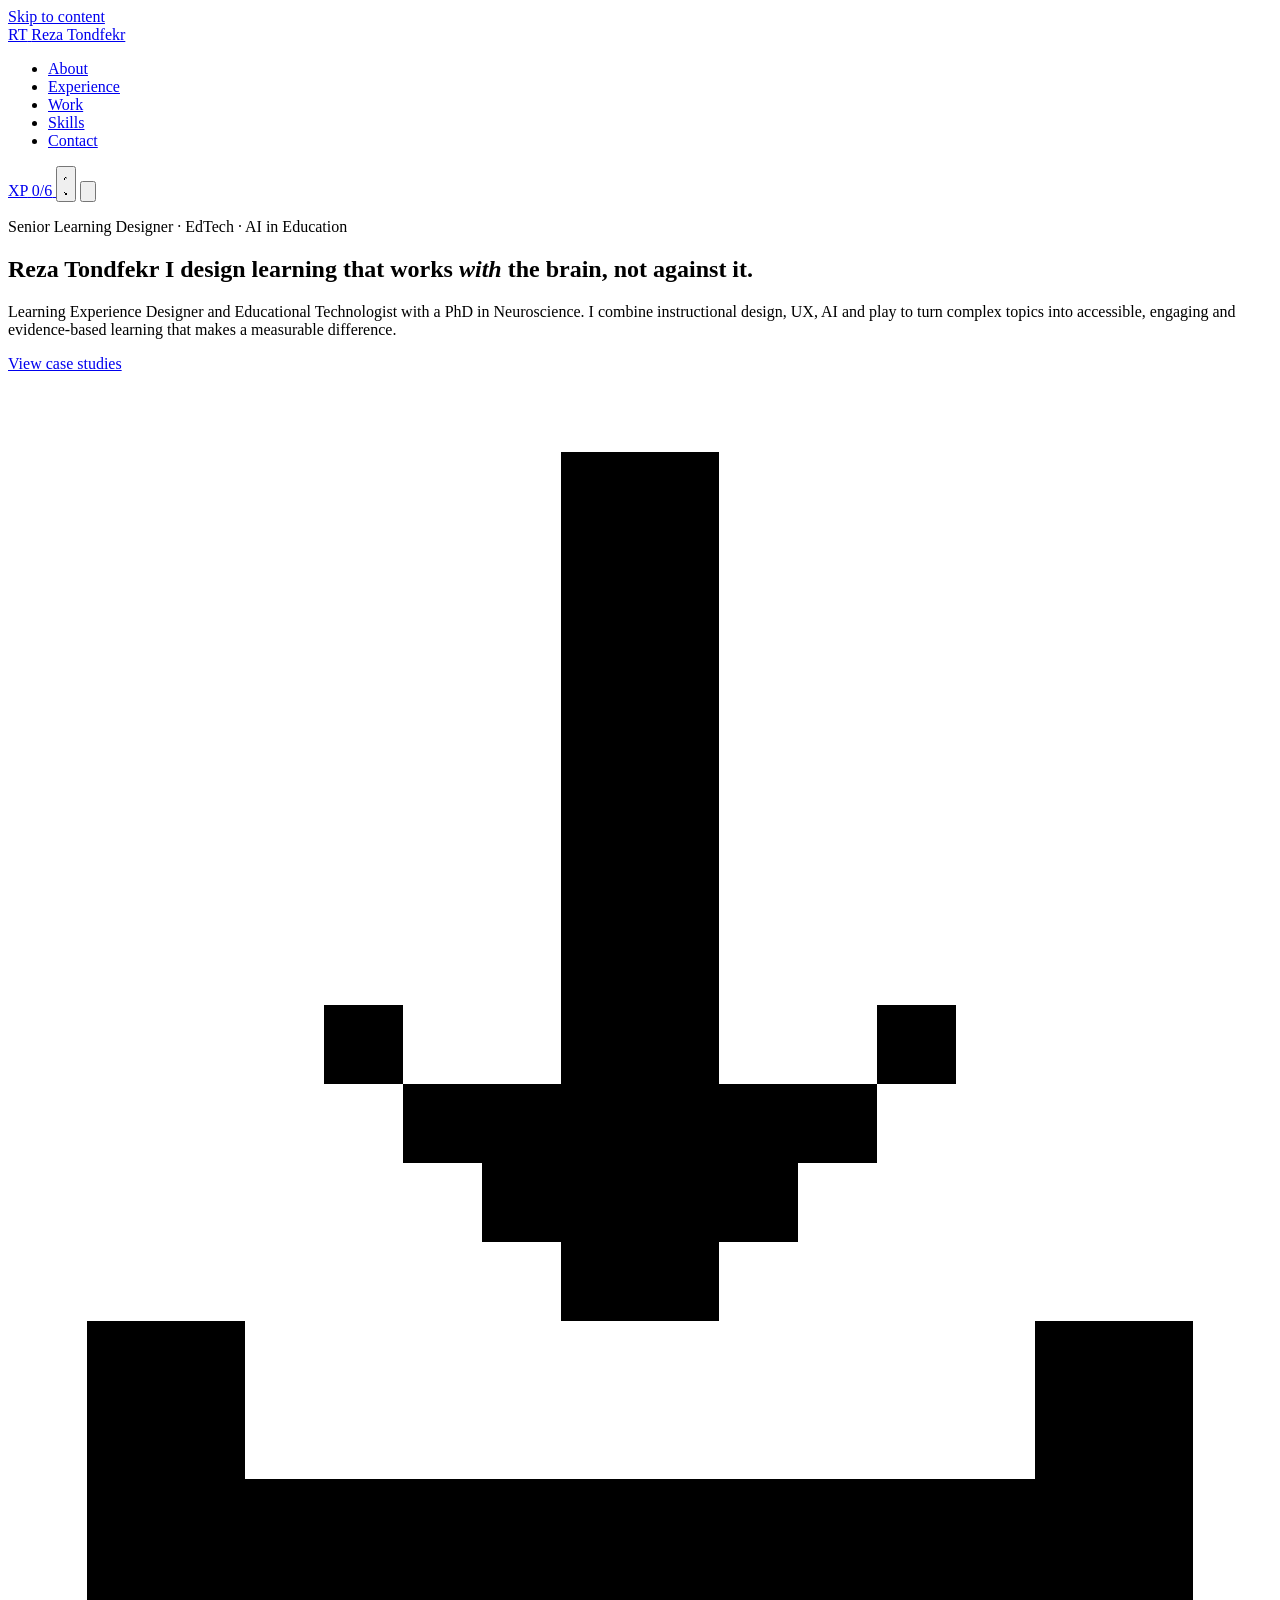
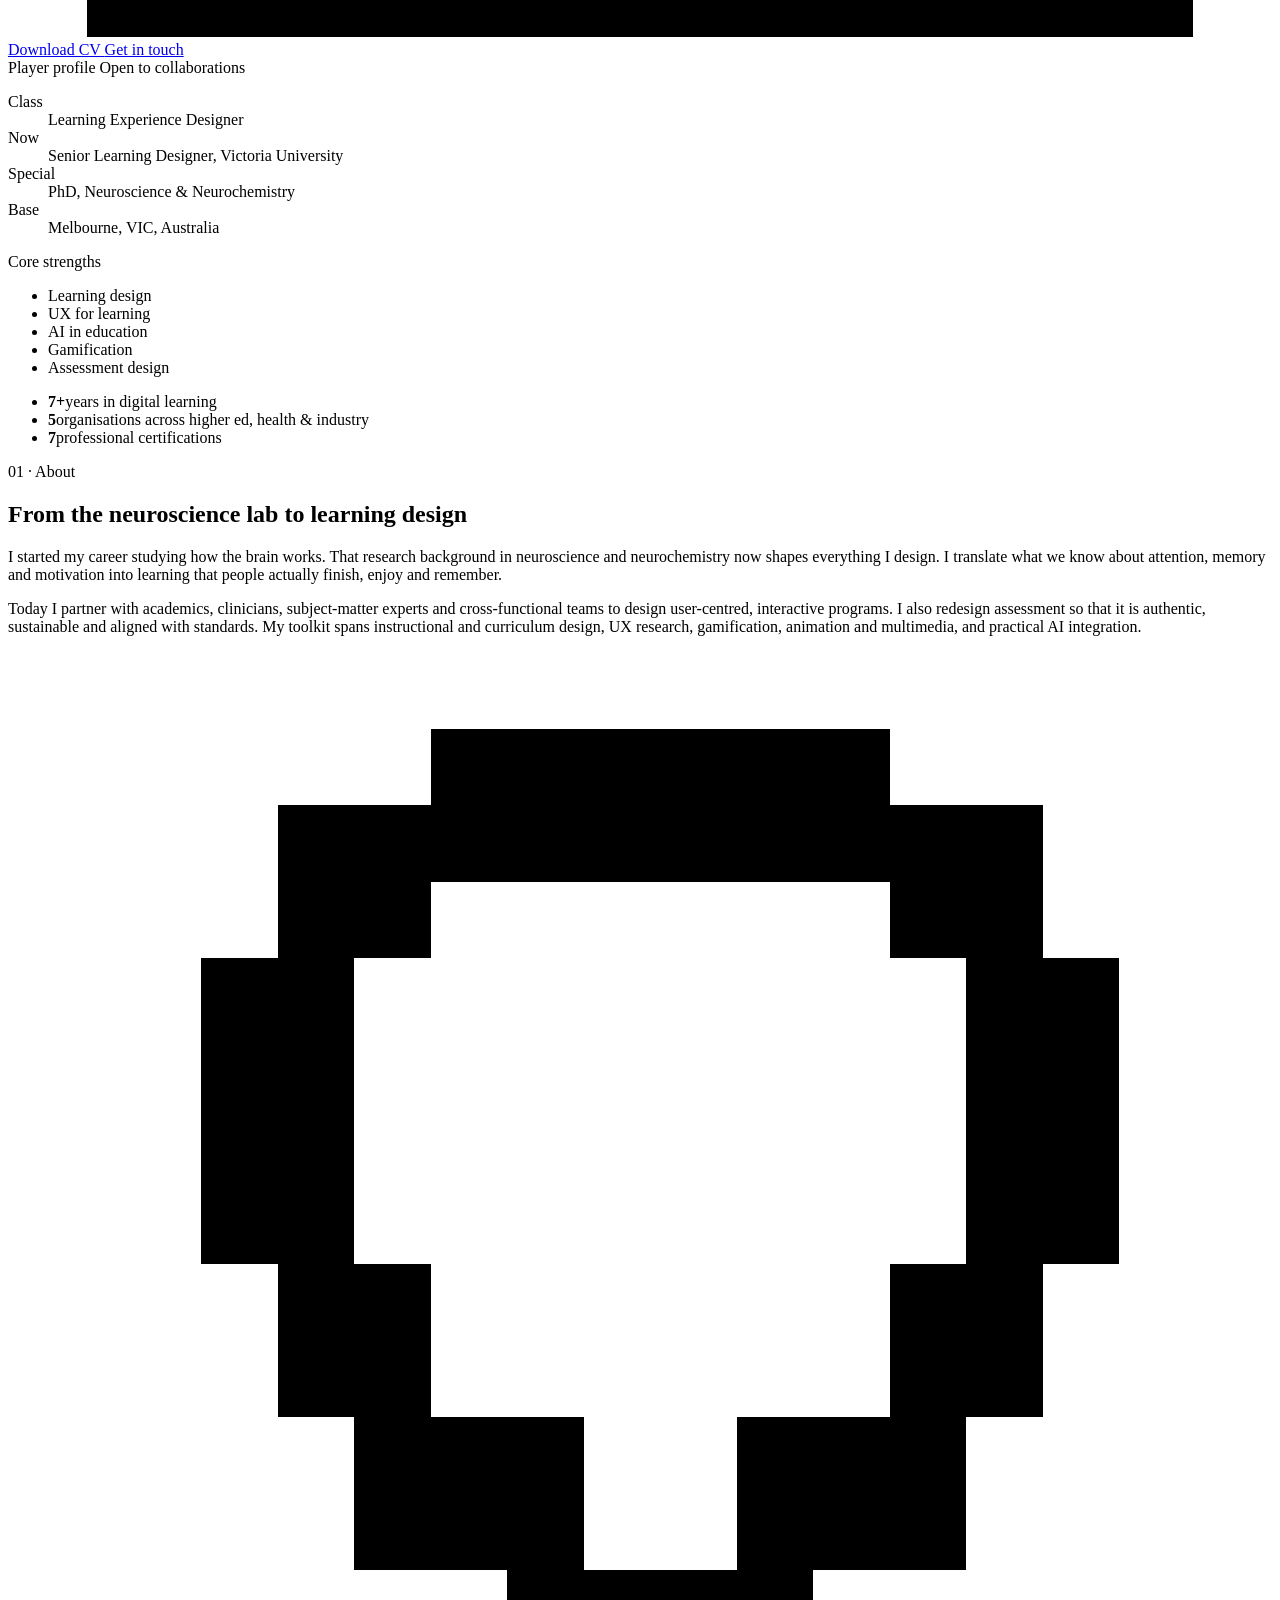
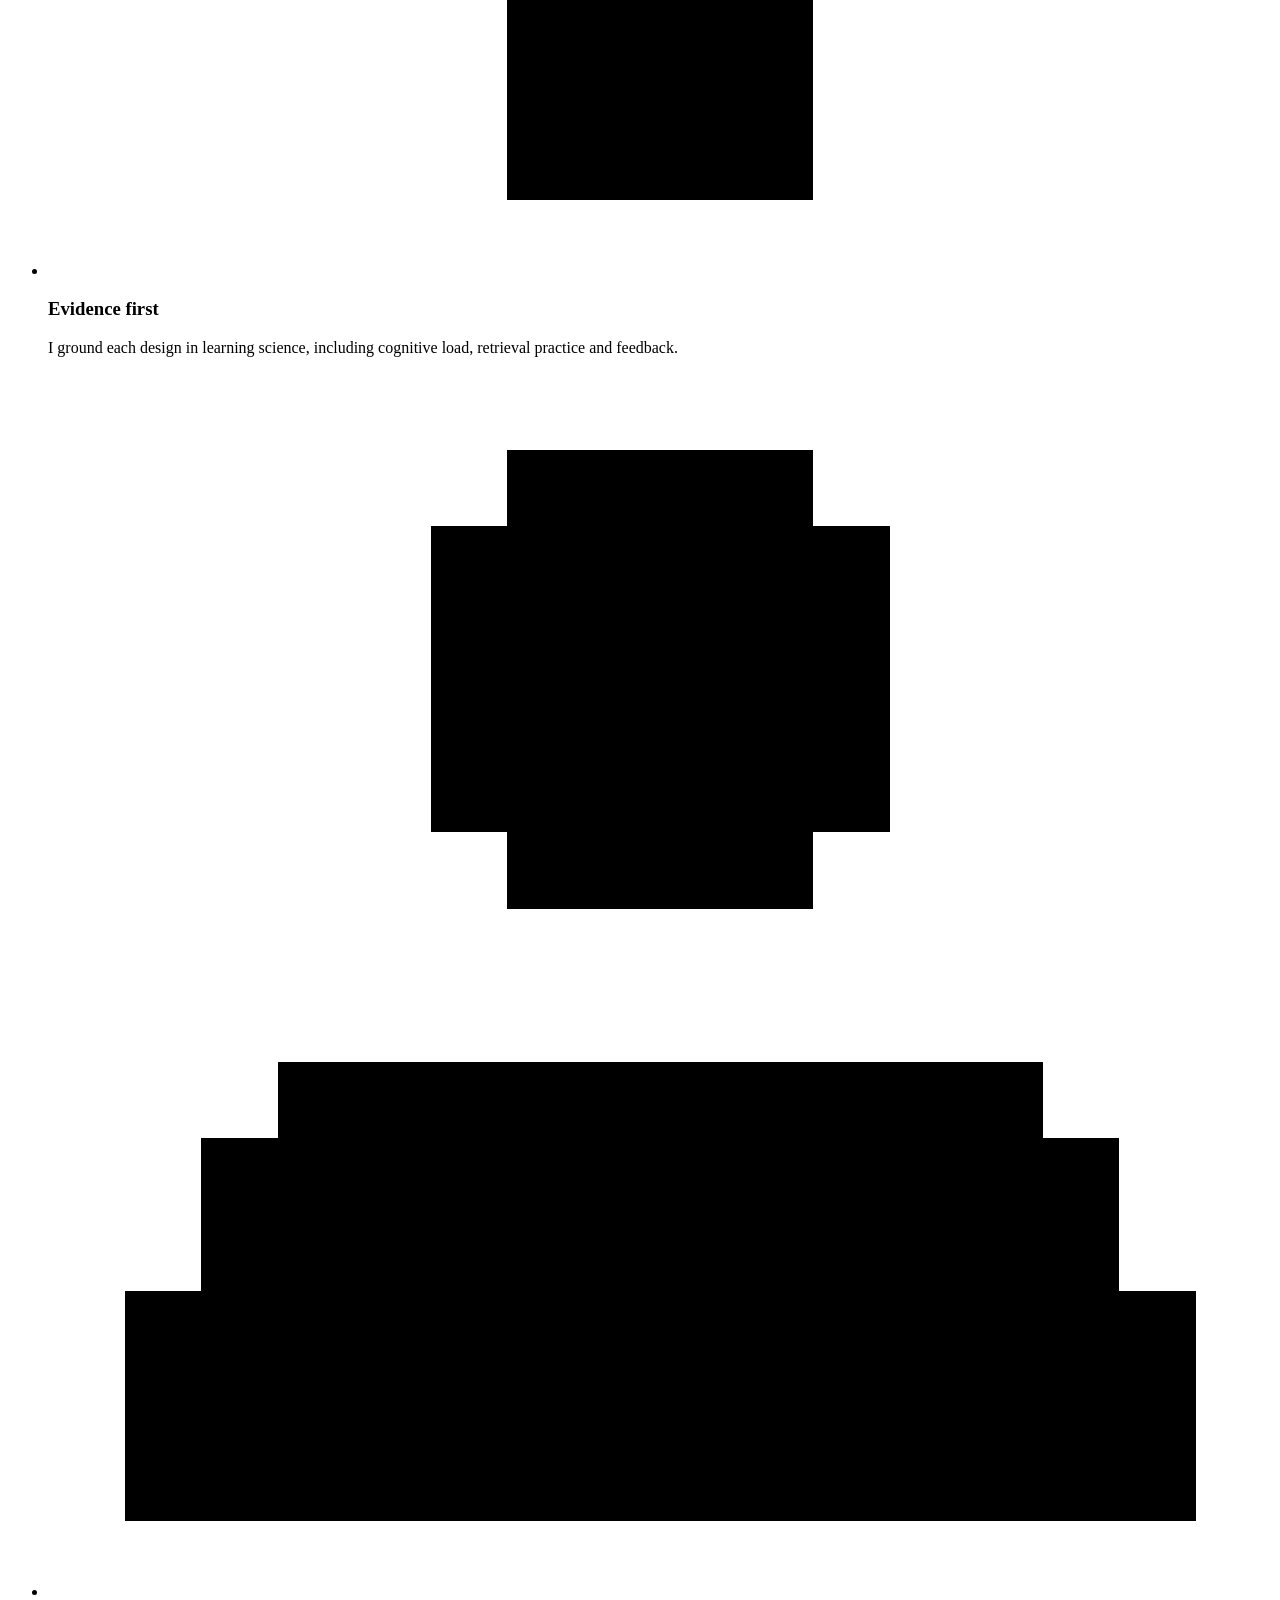
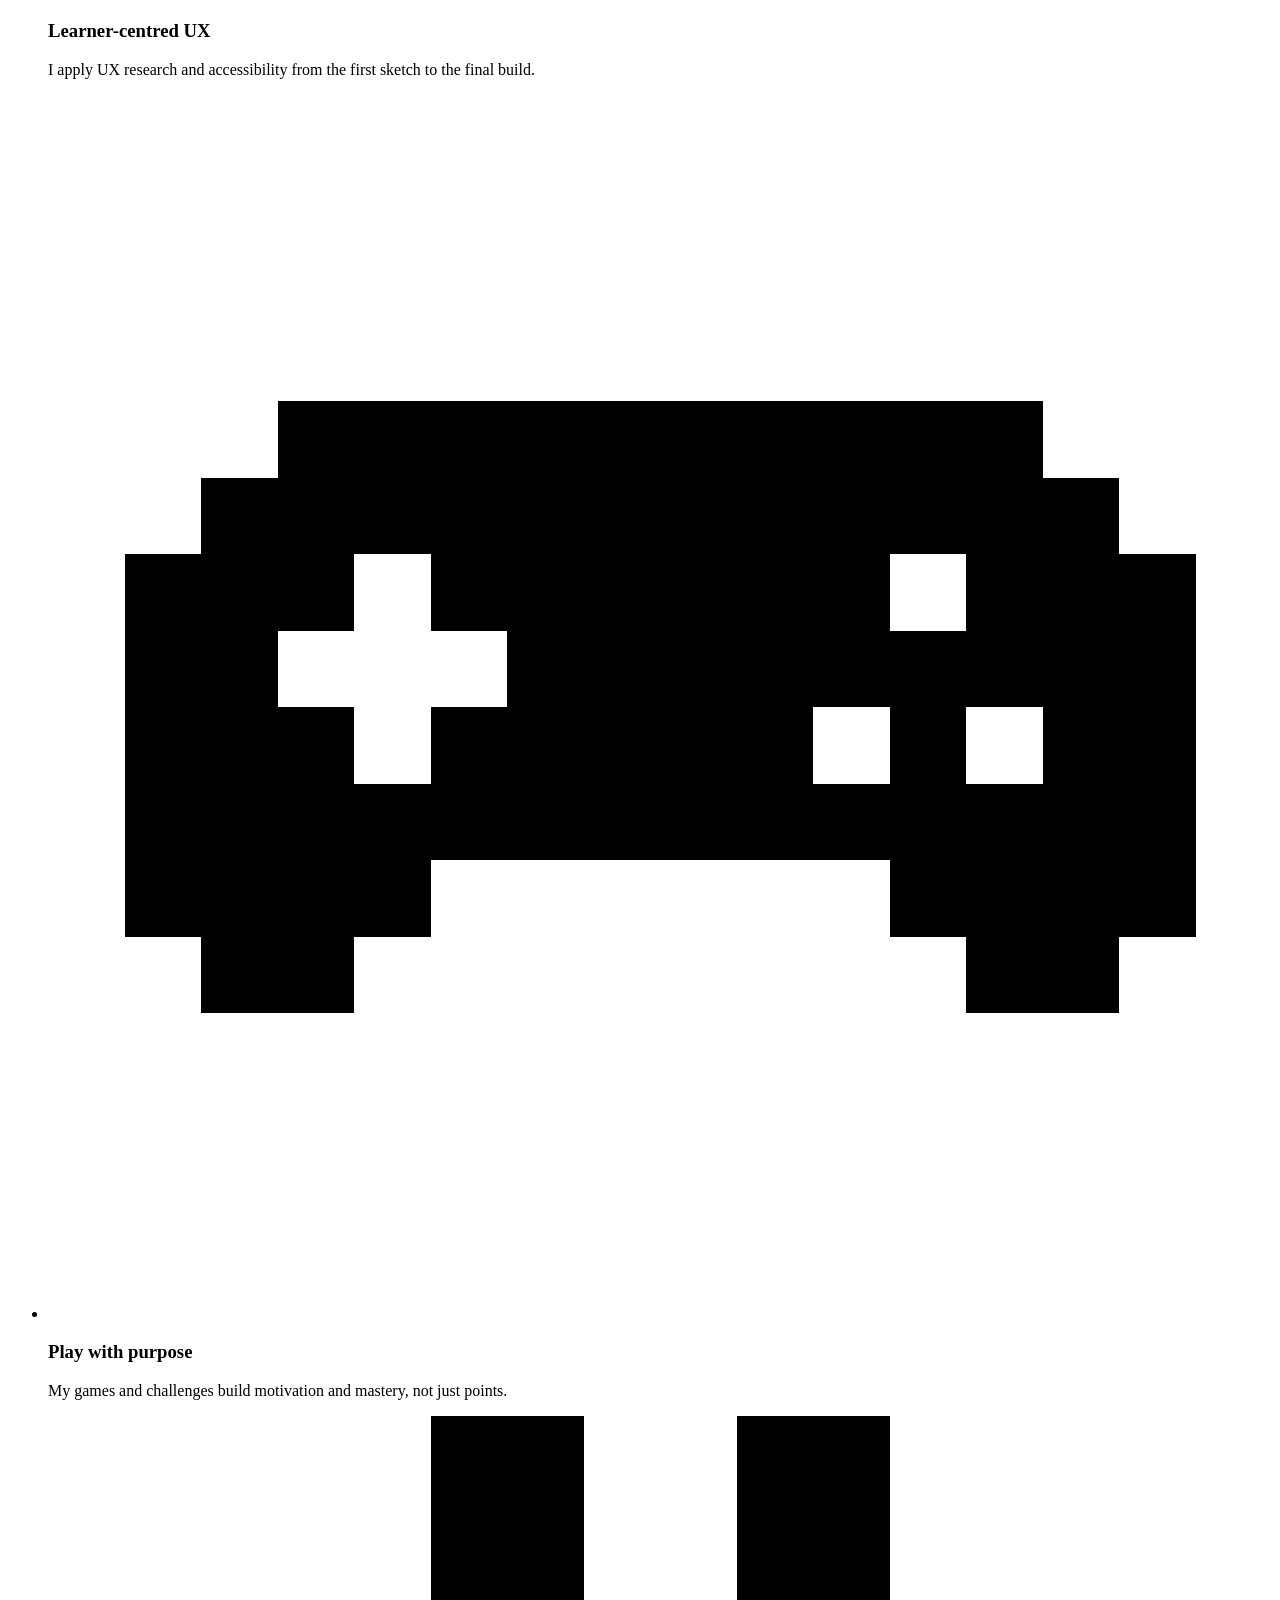
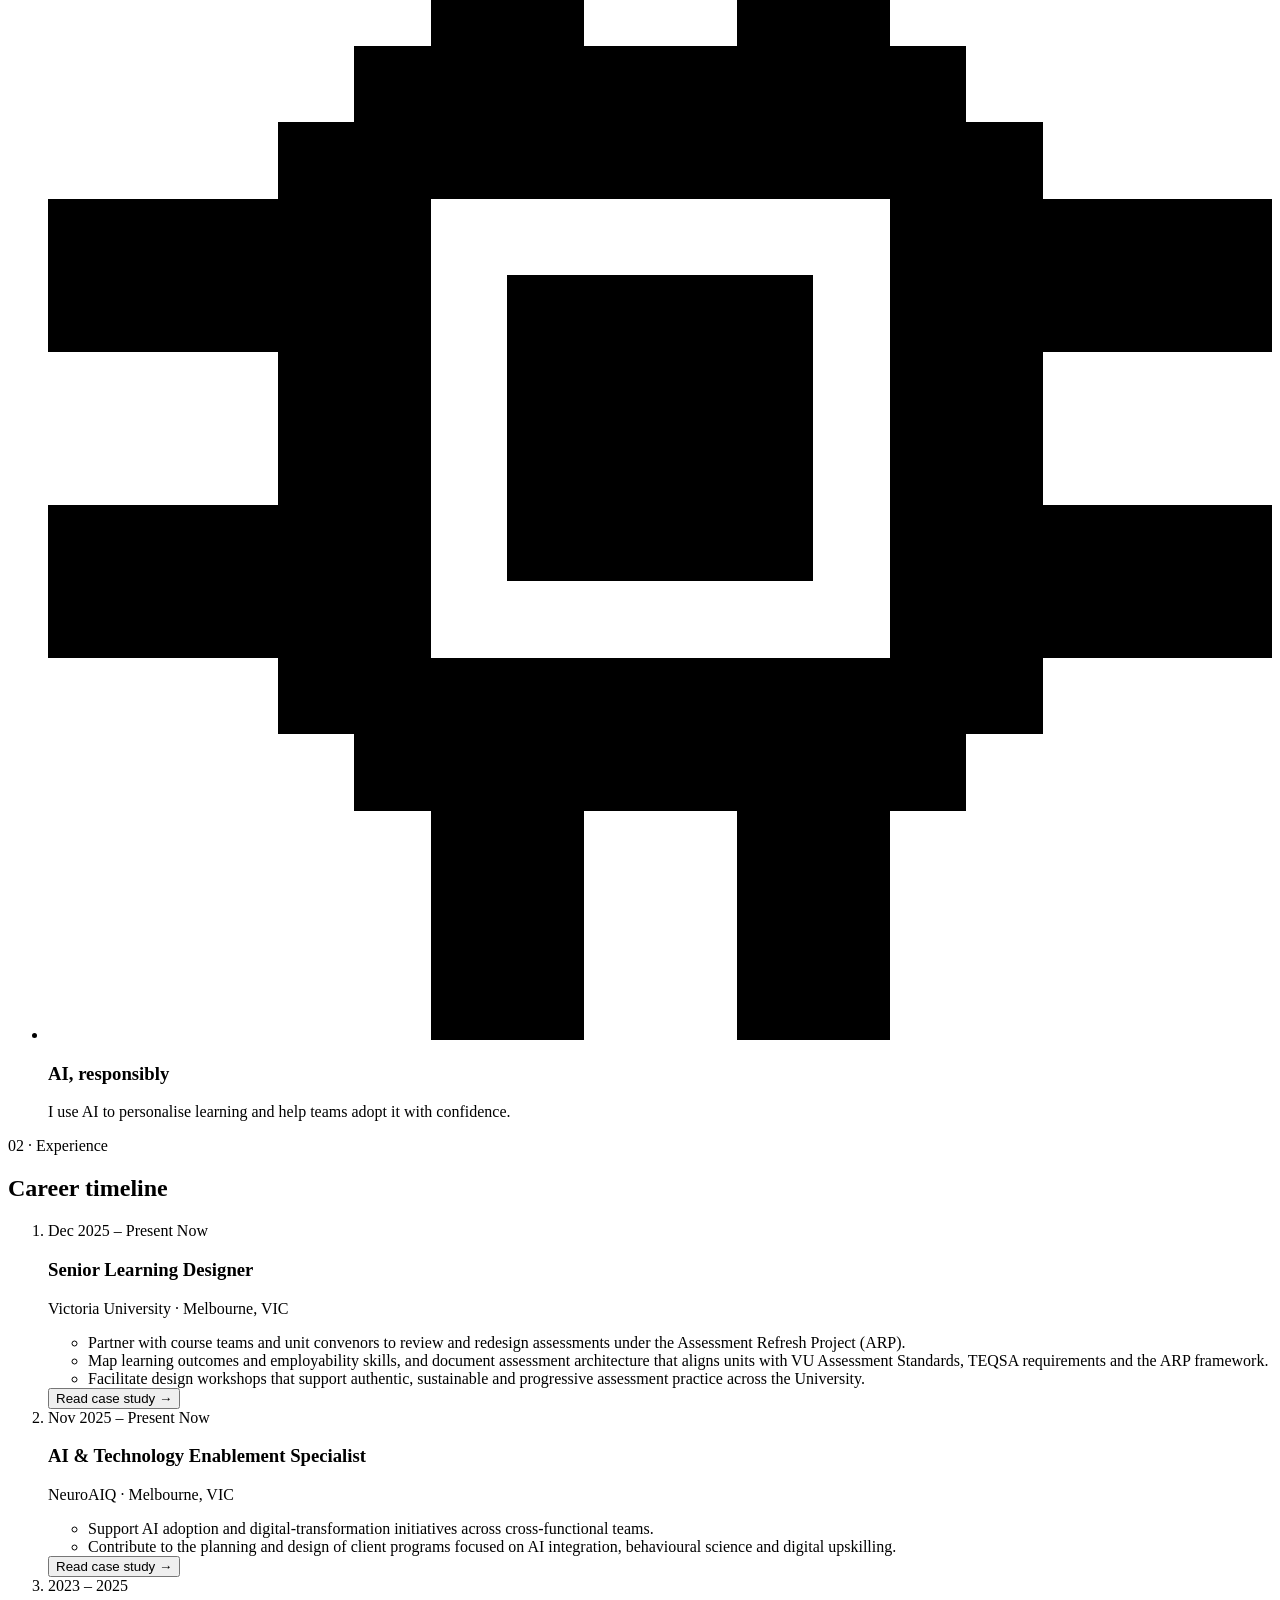
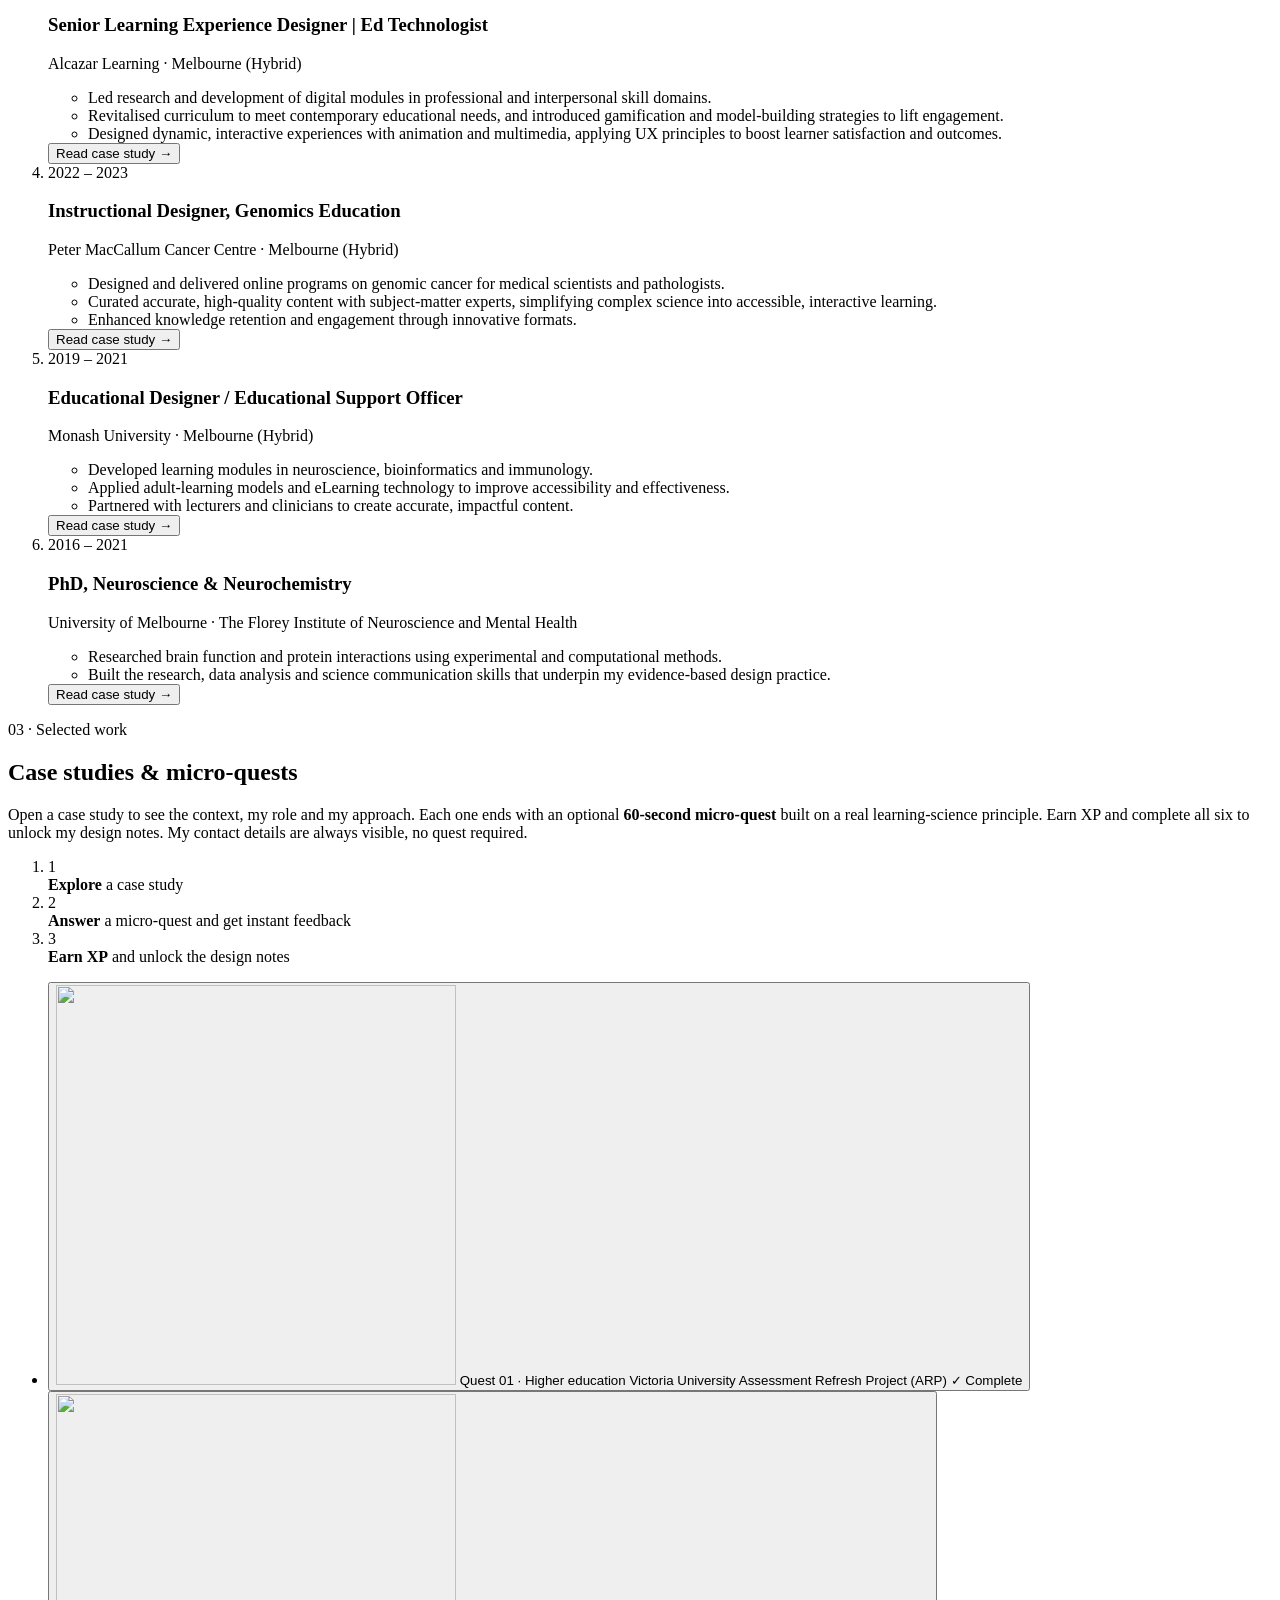
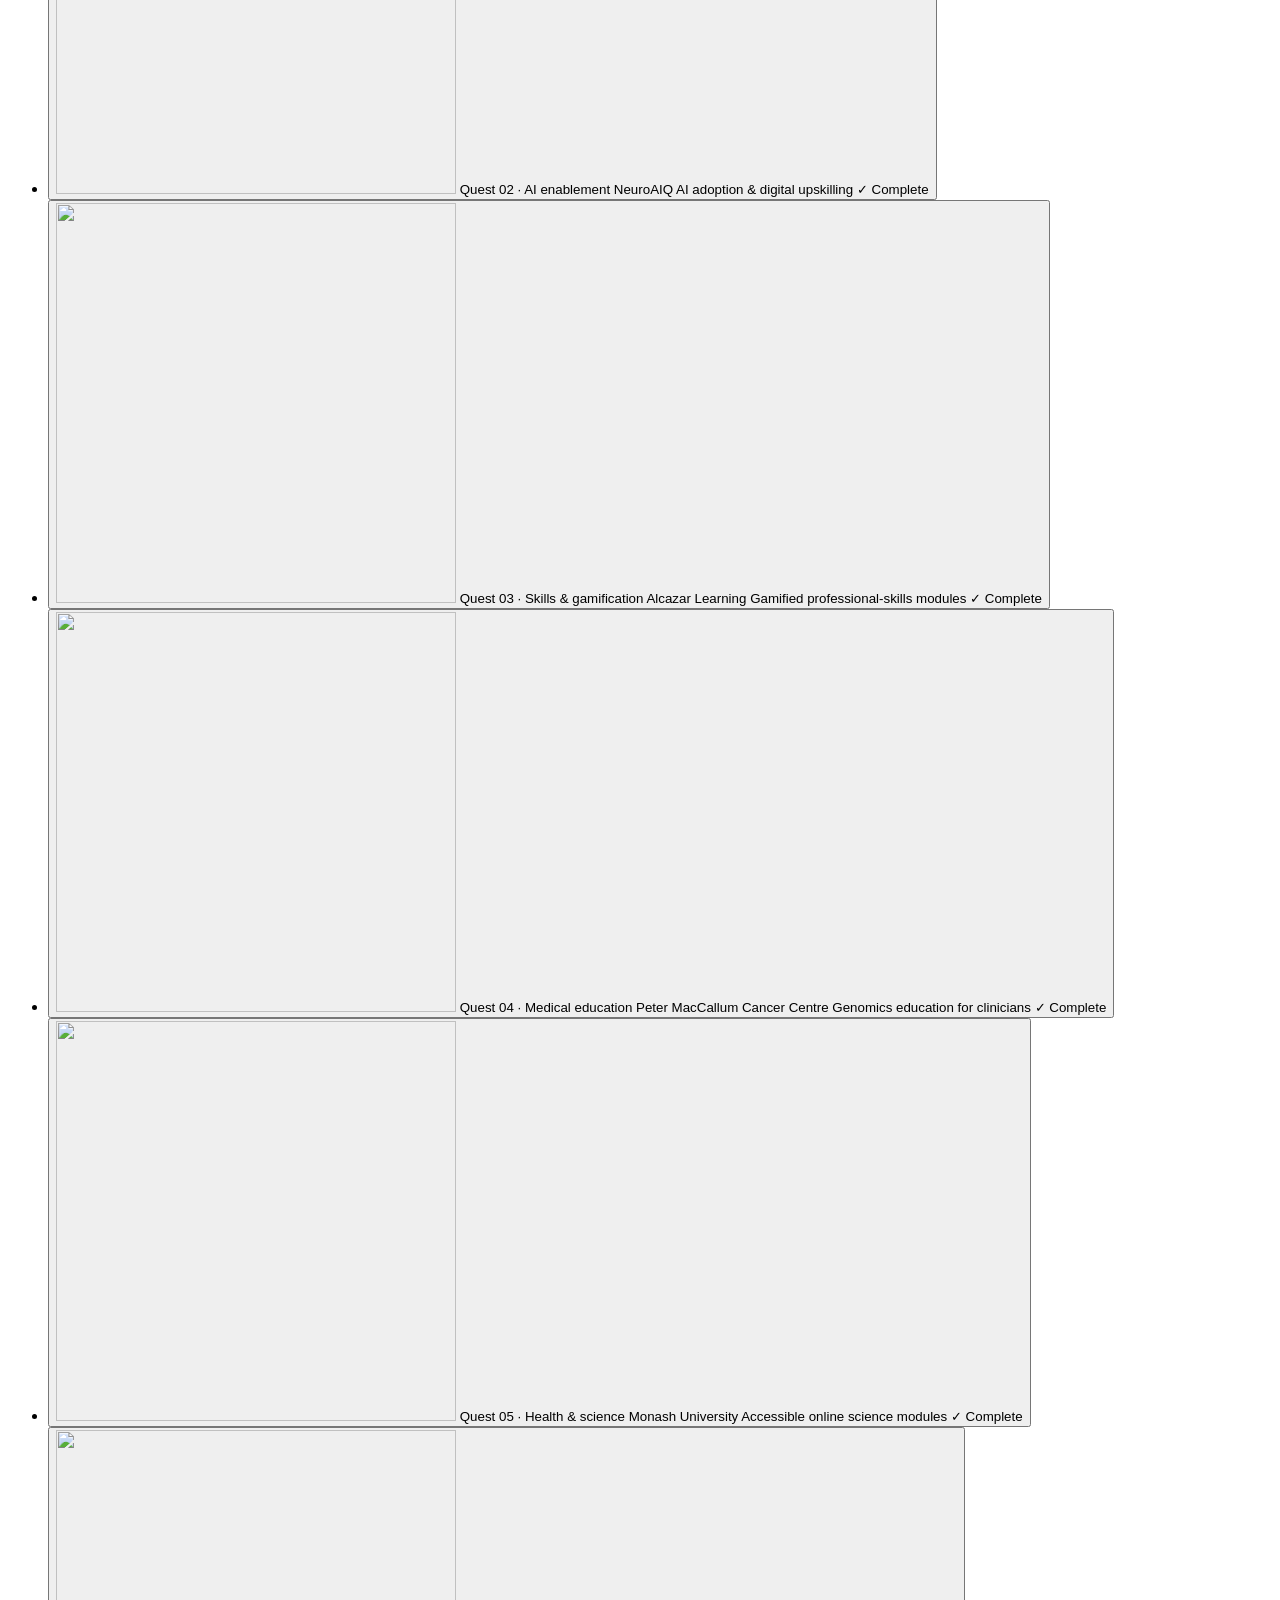
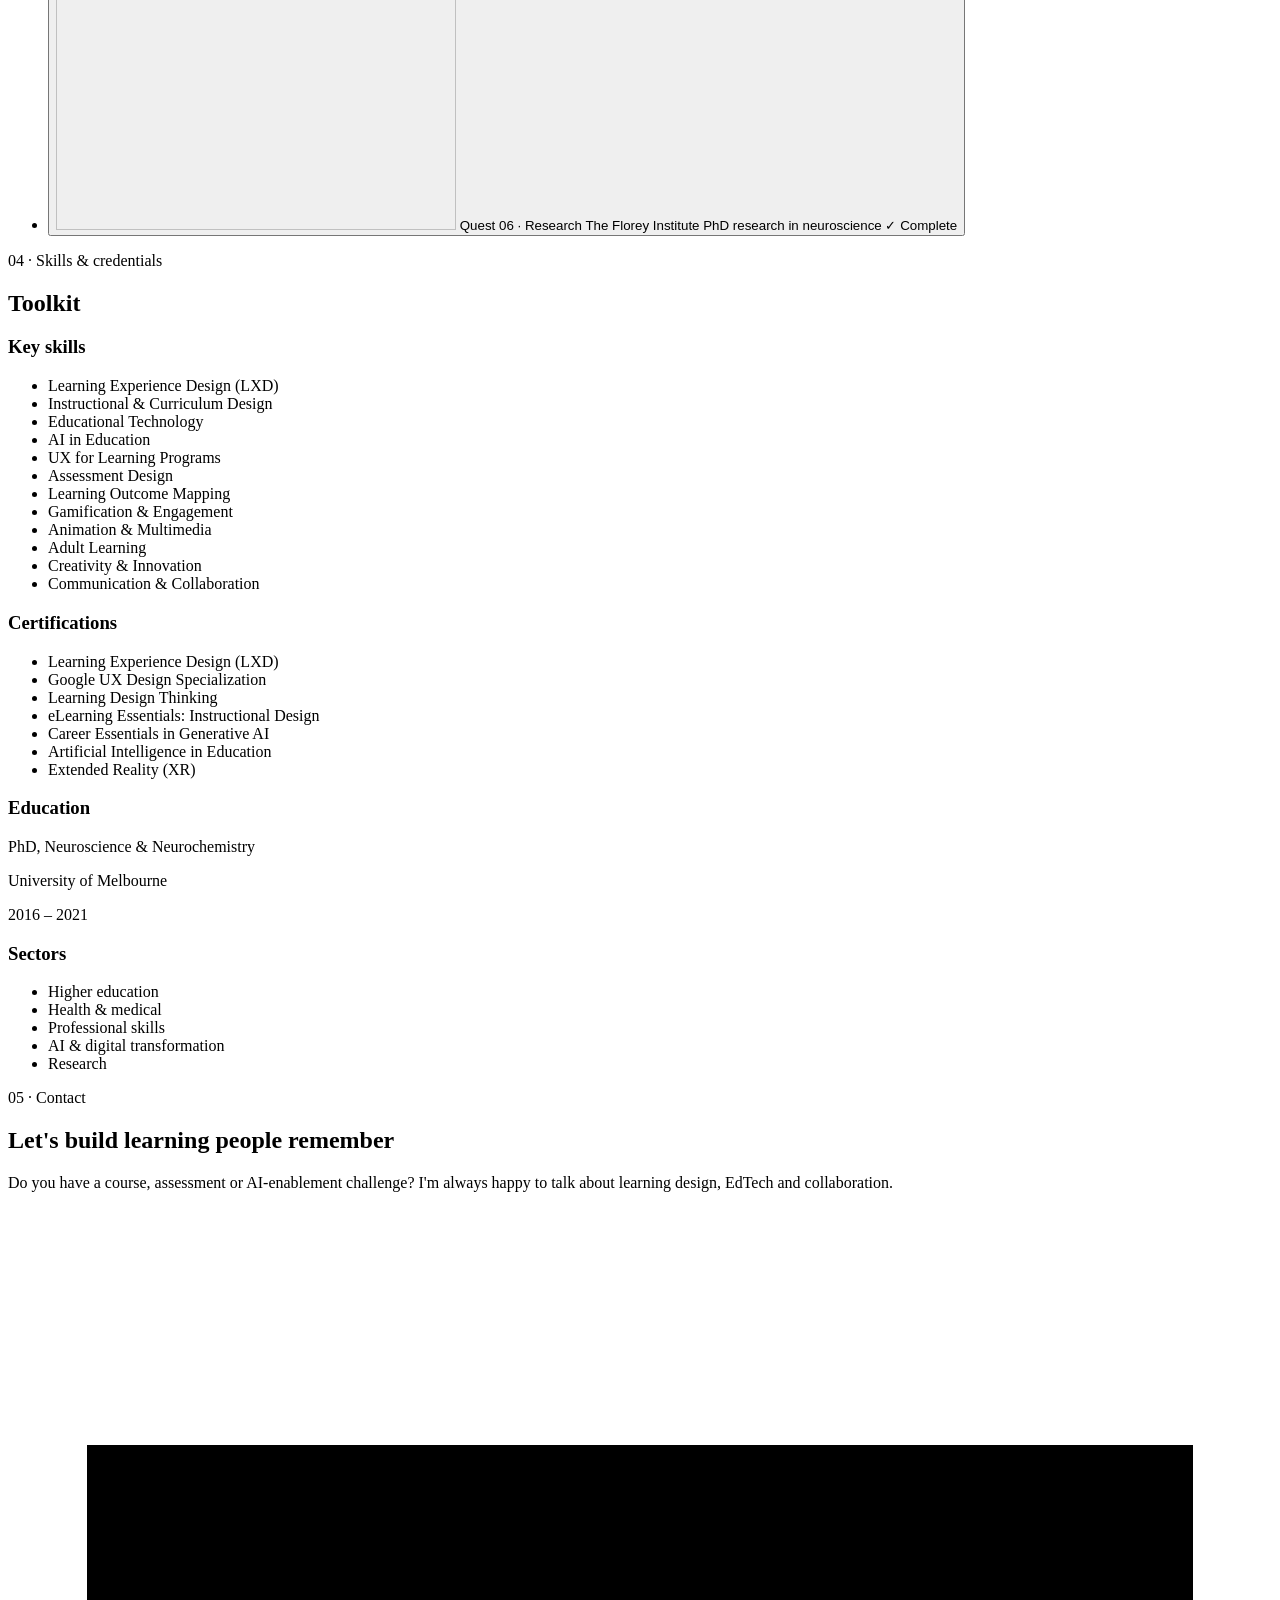
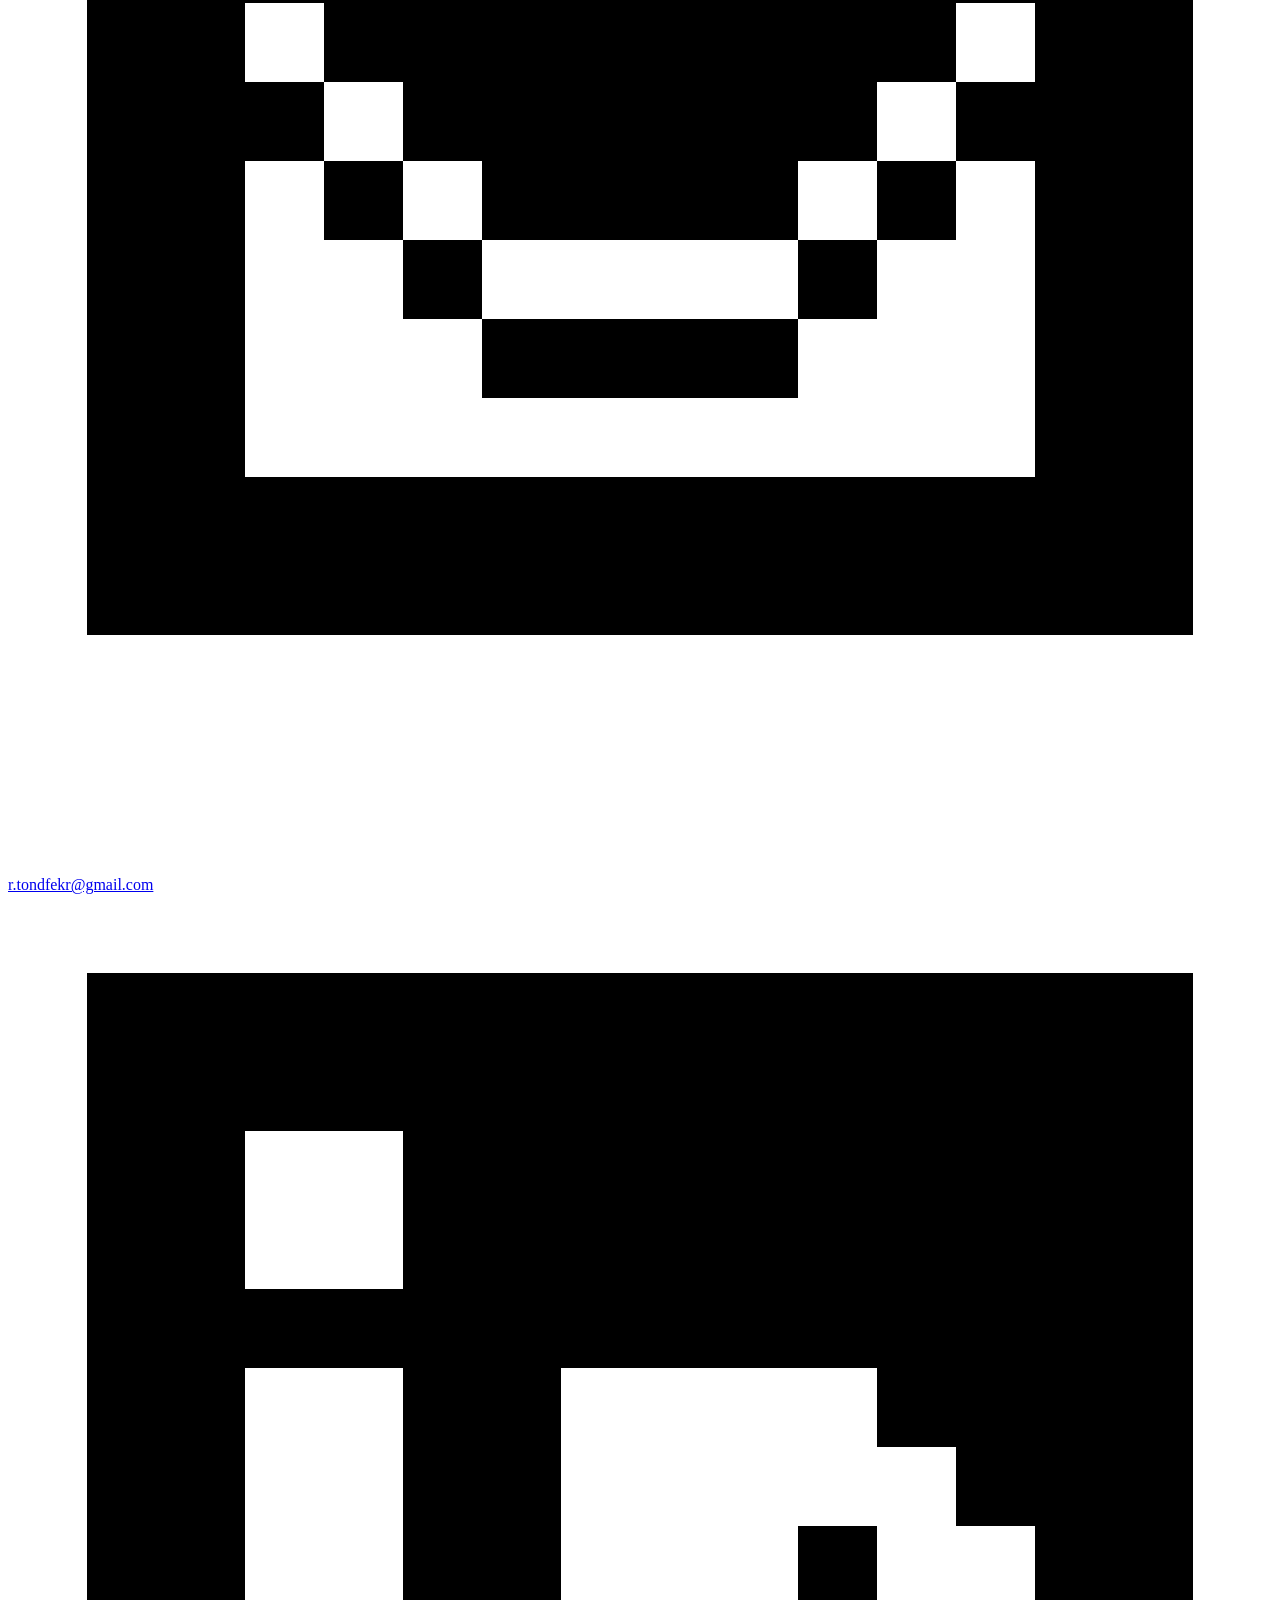
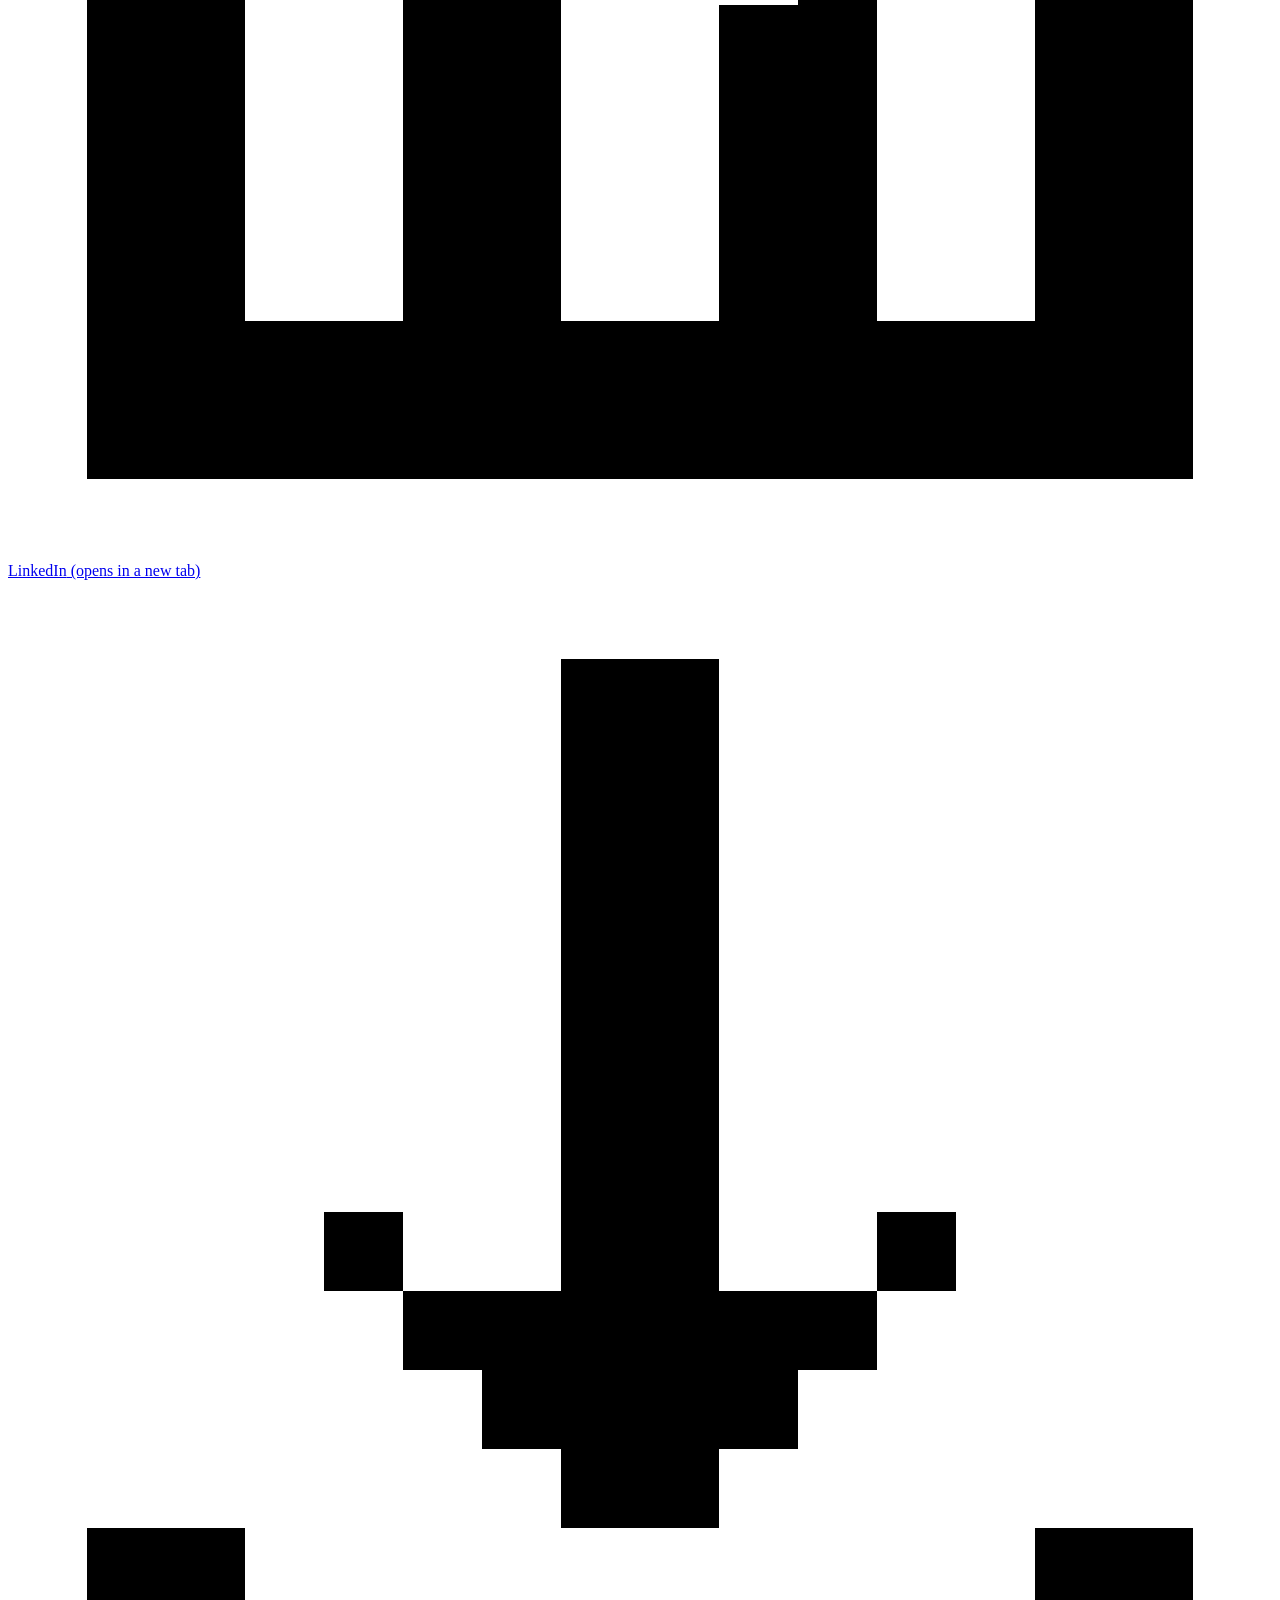
==== index.html @ e7ea1856 "Add files via upload" ====
<!DOCTYPE html>
<html lang="en-AU">
<head>
    <meta charset="UTF-8">
    <meta name="viewport" content="width=device-width, initial-scale=1.0">
    <title>Reza Tondfekr | Senior Learning Designer &amp; Educational Technologist</title>
    <meta name="description" content="Reza Tondfekr is a Melbourne-based Senior Learning Designer and Educational Technologist with a PhD in Neuroscience, designing evidence-based, AI-enabled and gamified learning experiences.">
    <meta name="author" content="Reza Tondfekr">
    <link rel="canonical" href="https://tondfekr.github.io/portfolio/">
    <meta name="theme-color" content="#F6F4EE" media="(prefers-color-scheme: light)">
    <meta name="theme-color" content="#12131A" media="(prefers-color-scheme: dark)">

    <!-- Open Graph / social preview -->
    <meta property="og:type" content="profile">
    <meta property="og:title" content="Reza Tondfekr | Senior Learning Designer &amp; Educational Technologist">
    <meta property="og:description" content="Neuroscience PhD designing evidence-based, AI-enabled and gamified learning experiences. Melbourne, Australia.">
    <meta property="og:url" content="https://tondfekr.github.io/portfolio/">
    <meta property="og:image" content="https://tondfekr.github.io/portfolio/assets/og-image.png">
    <meta property="og:image:width" content="1200">
    <meta property="og:image:height" content="630">
    <meta property="og:image:alt" content="Reza Tondfekr, Senior Learning Designer and Educational Technologist">
    <meta property="og:locale" content="en_AU">
    <meta name="twitter:card" content="summary_large_image">

    <link rel="icon" href="favicon.svg" type="image/svg+xml">
    <link rel="apple-touch-icon" href="assets/apple-touch-icon.png">
    <link rel="manifest" href="site.webmanifest">

    <link rel="preconnect" href="https://fonts.googleapis.com">
    <link rel="preconnect" href="https://fonts.gstatic.com" crossorigin>
    <link href="https://fonts.googleapis.com/css2?family=IBM+Plex+Mono:wght@400;500&family=IBM+Plex+Sans:ital,wght@0,400;0,500;0,600;0,700;1,400&family=Silkscreen&display=swap" rel="stylesheet">
    <link rel="stylesheet" href="css/style.css">

    <!-- Apply saved theme before paint to avoid a flash -->
    <script>
        try { const t = localStorage.getItem('rt-theme'); if (t) document.documentElement.dataset.theme = t; } catch (e) {}
    </script>

    <script type="application/ld+json">
    {
        "@context": "https://schema.org",
        "@type": "Person",
        "name": "Reza Tondfekr",
        "jobTitle": "Senior Learning Designer",
        "url": "https://tondfekr.github.io/portfolio/",
        "image": "https://tondfekr.github.io/portfolio/assets/og-image.png",
        "description": "Senior Learning Experience Designer and Educational Technologist with a PhD in Neuroscience.",
        "email": "mailto:r.tondfekr@gmail.com",
        "address": { "@type": "PostalAddress", "addressLocality": "Melbourne", "addressRegion": "VIC", "addressCountry": "AU" },
        "alumniOf": { "@type": "CollegeOrUniversity", "name": "University of Melbourne" },
        "worksFor": { "@type": "CollegeOrUniversity", "name": "Victoria University" },
        "knowsAbout": ["Learning Experience Design", "Instructional Design", "Educational Technology", "Artificial Intelligence in Education", "Assessment Design", "Gamification", "Neuroscience"],
        "sameAs": ["https://www.linkedin.com/in/reza-tondfekr"]
    }
    </script>
</head>
<body>
    <a class="skip-link" href="#main">Skip to content</a>

    <!-- ============ HEADER ============ -->
    <header class="site-header" id="top">
        <div class="header-inner">
            <a href="#top" class="brand" aria-label="Reza Tondfekr, back to top">
                <span class="brand-mark" aria-hidden="true">RT</span>
                <span class="brand-name">Reza Tondfekr</span>
            </a>

            <nav class="site-nav" id="site-nav" aria-label="Main">
                <ul>
                    <li><a href="#about">About</a></li>
                    <li><a href="#experience">Experience</a></li>
                    <li><a href="#work">Work</a></li>
                    <li><a href="#skills">Skills</a></li>
                    <li><a href="#contact">Contact</a></li>
                </ul>
            </nav>

            <div class="header-tools">
                <a href="#work" class="hud" aria-label="XP 0/6 quests completed" id="hud">
                    <span class="hud-label" aria-hidden="true">XP</span>
                    <span class="hud-bar" aria-hidden="true"><span class="hud-fill" id="hud-fill"></span></span>
                    <span class="hud-count" aria-hidden="true" id="hud-count">0/6</span>
                </a>
                <button class="icon-btn" id="theme-toggle" type="button" aria-label="Switch to dark theme">
                    <svg class="icon icon-moon" viewBox="0 0 16 16" aria-hidden="true" shape-rendering="crispEdges"><path d="M6 1h4v1H7v1H6v2H5v6h1v2h1v1h3v1H6v-1H4v-1H3v-2H2V5h1V3h1V2h2z"/><path d="M10 1h2v1h1v1h1v2h1v2h-1v1h-1v1h-2v1H9V9H8V8H7V5h1V3h1V2h1z" opacity=".35"/></svg>
                    <svg class="icon icon-sun" viewBox="0 0 16 16" aria-hidden="true" shape-rendering="crispEdges"><path d="M7 0h2v2H7zM7 14h2v2H7zM0 7h2v2H0zM14 7h2v2h-2zM2 2h2v2H2zM12 2h2v2h-2zM2 12h2v2H2zM12 12h2v2h-2zM6 4h4v1h1v1h1v4h-1v1h-1v1H6v-1H5v-1H4V6h1V5h1z"/></svg>
                </button>
                <button class="icon-btn menu-btn" id="menu-btn" type="button" aria-expanded="false" aria-controls="site-nav" aria-label="Open menu">
                    <svg class="icon" viewBox="0 0 16 16" aria-hidden="true" shape-rendering="crispEdges"><path d="M1 3h14v2H1zM1 7h14v2H1zM1 11h14v2H1z"/></svg>
                </button>
            </div>
        </div>
    </header>

    <main id="main">
        <!-- ============ HERO ============ -->
        <section class="hero container" aria-labelledby="hero-title">
            <div class="hero-copy">
                <p class="eyebrow"><span class="dot" aria-hidden="true"></span> Senior Learning Designer · EdTech · AI in Education</p>
                <h1 id="hero-title" class="hero-title">
                    <span class="hero-name">Reza Tondfekr</span>
                    I design learning that works <em>with</em> the brain, not against it.
                </h1>
                <p class="hero-lede">
                    Learning Experience Designer and Educational Technologist with a PhD in Neuroscience. I combine instructional design, UX, AI and play to turn complex topics into accessible, engaging and evidence-based learning that makes a measurable difference.
                </p>
                <div class="hero-actions">
                    <a href="#work" class="btn btn-primary">View case studies</a>
                    <a href="assets/Reza_Tondfekr_CV.pdf" class="btn btn-secondary" download>
                        <svg class="icon" viewBox="0 0 16 16" aria-hidden="true" shape-rendering="crispEdges"><path d="M7 1h2v8h2v-1h1v1h-1v1h-1v1H9v1H7v-1H6v-1H5V9H4V8h1v1h2zM1 12h2v2h10v-2h2v4H1z"/></svg>
                        Download CV
                    </a>
                    <a href="mailto:r.tondfekr@gmail.com" class="btn btn-ghost">Get in touch</a>
                </div>
            </div>

            <aside class="stat-card" aria-label="Profile at a glance">
                <div class="stat-card-head">
                    <span class="pixel-label">Player profile</span>
                    <span class="status-pill"><span class="pulse" aria-hidden="true"></span>Open to collaborations</span>
                </div>
                <dl class="stats">
                    <div><dt>Class</dt><dd>Learning Experience Designer</dd></div>
                    <div><dt>Now</dt><dd>Senior Learning Designer, Victoria University</dd></div>
                    <div><dt>Special</dt><dd>PhD, Neuroscience &amp; Neurochemistry</dd></div>
                    <div><dt>Base</dt><dd>Melbourne, VIC, Australia</dd></div>
                </dl>
                <div class="strengths">
                    <p class="stats-label">Core strengths</p>
                    <ul class="chips">
                        <li>Learning design</li>
                        <li>UX for learning</li>
                        <li>AI in education</li>
                        <li>Gamification</li>
                        <li>Assessment design</li>
                    </ul>
                </div>
                <ul class="quick-facts">
                    <li><strong>7+</strong><span>years in digital learning</span></li>
                    <li><strong>5</strong><span>organisations across higher ed, health &amp; industry</span></li>
                    <li><strong>7</strong><span>professional certifications</span></li>
                </ul>
            </aside>
        </section>

        <!-- ============ ABOUT ============ -->
        <section class="section container" id="about" aria-labelledby="about-title">
            <div class="section-head">
                <p class="pixel-label">01 · About</p>
                <h2 id="about-title">From the neuroscience lab to learning design</h2>
            </div>
            <div class="about-grid">
                <div class="about-copy">
                    <p>
                        I started my career studying how the brain works. That research background in neuroscience and neurochemistry now shapes everything I design. I translate what we know about attention, memory and motivation into learning that people actually finish, enjoy and remember.
                    </p>
                    <p>
                        Today I partner with academics, clinicians, subject-matter experts and cross-functional teams to design user-centred, interactive programs. I also redesign assessment so that it is authentic, sustainable and aligned with standards. My toolkit spans instructional and curriculum design, UX research, gamification, animation and multimedia, and practical AI integration.
                    </p>
                </div>
                <ul class="principles" aria-label="Design principles">
                    <li class="principle">
                        <span class="principle-icon" aria-hidden="true">
                            <svg viewBox="0 0 16 16" shape-rendering="crispEdges"><path d="M5 1h6v1h2v2h1v4h-1v2h-1v2h-2v3H6v-3H4v-2H3V8H2V4h1V2h2zM7 12h2v-2h2V8h1V4h-1V3H5v1H4v4h1v2h2z"/></svg>
                        </span>
                        <h3>Evidence first</h3>
                        <p>I ground each design in learning science, including cognitive load, retrieval practice and feedback.</p>
                    </li>
                    <li class="principle">
                        <span class="principle-icon" aria-hidden="true">
                            <svg viewBox="0 0 16 16" shape-rendering="crispEdges"><path d="M6 1h4v1h1v4h-1v1H6V6H5V2h1zM3 9h10v1h1v2h1v3H1v-3h1v-2h1z"/></svg>
                        </span>
                        <h3>Learner-centred UX</h3>
                        <p>I apply UX research and accessibility from the first sketch to the final build.</p>
                    </li>
                    <li class="principle">
                        <span class="principle-icon" aria-hidden="true">
                            <svg viewBox="0 0 16 16" shape-rendering="crispEdges"><path d="M3 4h10v1h1v1h1v5h-1v1h-2v-1h-1v-1H5v1H4v1H2v-1H1V6h1V5h1zM4 6v1H3v1h1v1h1V8h1V7H5V6zM11 6v1h1V6zM10 8v1h1V8zM12 8v1h1V8z"/></svg>
                        </span>
                        <h3>Play with purpose</h3>
                        <p>My games and challenges build motivation and mastery, not just points.</p>
                    </li>
                    <li class="principle">
                        <span class="principle-icon" aria-hidden="true">
                            <svg viewBox="0 0 16 16" shape-rendering="crispEdges"><path d="M4 3h8v1h1v8h-1v1H4v-1H3V4h1zM5 5v6h6V5zM6 6h4v4H6zM5 0h2v3H5zM9 0h2v3H9zM5 13h2v3H5zM9 13h2v3H9zM0 5h3v2H0zM0 9h3v2H0zM13 5h3v2h-3zM13 9h3v2h-3z"/></svg>
                        </span>
                        <h3>AI, responsibly</h3>
                        <p>I use AI to personalise learning and help teams adopt it with confidence.</p>
                    </li>
                </ul>
            </div>
        </section>

        <!-- ============ EXPERIENCE ============ -->
        <section class="section container" id="experience" aria-labelledby="experience-title">
            <div class="section-head">
                <p class="pixel-label">02 · Experience</p>
                <h2 id="experience-title">Career timeline</h2>
            </div>

            <ol class="timeline">
                <li class="tl-item is-now">
                    <div class="tl-meta">
                        <span class="tl-date">Dec 2025 – Present</span>
                        <span class="now-pill">Now</span>
                    </div>
                    <div class="tl-body">
                        <h3>Senior Learning Designer</h3>
                        <p class="tl-org">Victoria University · Melbourne, VIC</p>
                        <ul>
                            <li>Partner with course teams and unit convenors to review and redesign assessments under the Assessment Refresh Project (ARP).</li>
                            <li>Map learning outcomes and employability skills, and document assessment architecture that aligns units with VU Assessment Standards, TEQSA requirements and the ARP framework.</li>
                            <li>Facilitate design workshops that support authentic, sustainable and progressive assessment practice across the University.</li>
                        </ul>
                        <button type="button" class="link-btn" data-open="0">Read case study →</button>
                    </div>
                </li>
                <li class="tl-item is-now">
                    <div class="tl-meta">
                        <span class="tl-date">Nov 2025 – Present</span>
                        <span class="now-pill">Now</span>
                    </div>
                    <div class="tl-body">
                        <h3>AI &amp; Technology Enablement Specialist</h3>
                        <p class="tl-org">NeuroAIQ · Melbourne, VIC</p>
                        <ul>
                            <li>Support AI adoption and digital-transformation initiatives across cross-functional teams.</li>
                            <li>Contribute to the planning and design of client programs focused on AI integration, behavioural science and digital upskilling.</li>
                        </ul>
                        <button type="button" class="link-btn" data-open="1">Read case study →</button>
                    </div>
                </li>
                <li class="tl-item">
                    <div class="tl-meta"><span class="tl-date">2023 – 2025</span></div>
                    <div class="tl-body">
                        <h3>Senior Learning Experience Designer | Ed Technologist</h3>
                        <p class="tl-org">Alcazar Learning · Melbourne (Hybrid)</p>
                        <ul>
                            <li>Led research and development of digital modules in professional and interpersonal skill domains.</li>
                            <li>Revitalised curriculum to meet contemporary educational needs, and introduced gamification and model-building strategies to lift engagement.</li>
                            <li>Designed dynamic, interactive experiences with animation and multimedia, applying UX principles to boost learner satisfaction and outcomes.</li>
                        </ul>
                        <button type="button" class="link-btn" data-open="2">Read case study →</button>
                    </div>
                </li>
                <li class="tl-item">
                    <div class="tl-meta"><span class="tl-date">2022 – 2023</span></div>
                    <div class="tl-body">
                        <h3>Instructional Designer, Genomics Education</h3>
                        <p class="tl-org">Peter MacCallum Cancer Centre · Melbourne (Hybrid)</p>
                        <ul>
                            <li>Designed and delivered online programs on genomic cancer for medical scientists and pathologists.</li>
                            <li>Curated accurate, high-quality content with subject-matter experts, simplifying complex science into accessible, interactive learning.</li>
                            <li>Enhanced knowledge retention and engagement through innovative formats.</li>
                        </ul>
                        <button type="button" class="link-btn" data-open="3">Read case study →</button>
                    </div>
                </li>
                <li class="tl-item">
                    <div class="tl-meta"><span class="tl-date">2019 – 2021</span></div>
                    <div class="tl-body">
                        <h3>Educational Designer / Educational Support Officer</h3>
                        <p class="tl-org">Monash University · Melbourne (Hybrid)</p>
                        <ul>
                            <li>Developed learning modules in neuroscience, bioinformatics and immunology.</li>
                            <li>Applied adult-learning models and eLearning technology to improve accessibility and effectiveness.</li>
                            <li>Partnered with lecturers and clinicians to create accurate, impactful content.</li>
                        </ul>
                        <button type="button" class="link-btn" data-open="4">Read case study →</button>
                    </div>
                </li>
                <li class="tl-item tl-edu">
                    <div class="tl-meta"><span class="tl-date">2016 – 2021</span></div>
                    <div class="tl-body">
                        <h3>PhD, Neuroscience &amp; Neurochemistry</h3>
                        <p class="tl-org">University of Melbourne · The Florey Institute of Neuroscience and Mental Health</p>
                        <ul>
                            <li>Researched brain function and protein interactions using experimental and computational methods.</li>
                            <li>Built the research, data analysis and science communication skills that underpin my evidence-based design practice.</li>
                        </ul>
                        <button type="button" class="link-btn" data-open="5">Read case study →</button>
                    </div>
                </li>
            </ol>
        </section>

        <!-- ============ WORK / QUESTS ============ -->
        <section class="section container" id="work" aria-labelledby="work-title">
            <div class="section-head">
                <p class="pixel-label">03 · Selected work</p>
                <h2 id="work-title">Case studies &amp; micro-quests</h2>
                <p class="section-intro">
                    Open a case study to see the context, my role and my approach. Each one ends with an optional
                    <strong>60-second micro-quest</strong> built on a real learning-science principle. Earn XP and complete all six
                    to unlock my design notes. My contact details are always visible, no quest required.
                </p>
            </div>

            <ol class="how-it-works" aria-label="How the quests work">
                <li><span class="step" aria-hidden="true">1</span><div><strong>Explore</strong> a case study</div></li>
                <li><span class="step" aria-hidden="true">2</span><div><strong>Answer</strong> a micro-quest and get instant feedback</div></li>
                <li><span class="step" aria-hidden="true">3</span><div><strong>Earn XP</strong> and unlock the design notes</div></li>
            </ol>

            <ul class="work-grid" id="work-grid">
                <li>
                    <button type="button" class="work-card" data-open="0" aria-describedby="w0">
                        <span class="work-media"><img class="pixel-art" src="assets/img/vu.svg" alt="" width="400" height="400" loading="lazy"></span>
                        <span class="work-body">
                            <span class="work-eyebrow">Quest 01 · Higher education</span>
                            <span class="work-title">Victoria University</span>
                            <span class="work-sub" id="w0">Assessment Refresh Project (ARP)</span>
                            <span class="work-done"><span aria-hidden="true">✓ </span>Complete</span>
                        </span>
                    </button>
                </li>
                <li>
                    <button type="button" class="work-card" data-open="1" aria-describedby="w1">
                        <span class="work-media"><img class="pixel-art" src="assets/img/neuroaiq.svg" alt="" width="400" height="400" loading="lazy"></span>
                        <span class="work-body">
                            <span class="work-eyebrow">Quest 02 · AI enablement</span>
                            <span class="work-title">NeuroAIQ</span>
                            <span class="work-sub" id="w1">AI adoption &amp; digital upskilling</span>
                            <span class="work-done"><span aria-hidden="true">✓ </span>Complete</span>
                        </span>
                    </button>
                </li>
                <li>
                    <button type="button" class="work-card" data-open="2" aria-describedby="w2">
                        <span class="work-media"><img class="pixel-art" src="assets/img/alcazar-400.webp" srcset="assets/img/alcazar-400.webp 400w, assets/img/alcazar-800.webp 800w" sizes="(max-width: 600px) 96px, (max-width: 1000px) 46vw, 340px" alt="" width="400" height="400" loading="lazy"></span>
                        <span class="work-body">
                            <span class="work-eyebrow">Quest 03 · Skills &amp; gamification</span>
                            <span class="work-title">Alcazar Learning</span>
                            <span class="work-sub" id="w2">Gamified professional-skills modules</span>
                            <span class="work-done"><span aria-hidden="true">✓ </span>Complete</span>
                        </span>
                    </button>
                </li>
                <li>
                    <button type="button" class="work-card" data-open="3" aria-describedby="w3">
                        <span class="work-media"><img class="pixel-art" src="assets/img/petermac-400.webp" srcset="assets/img/petermac-400.webp 400w, assets/img/petermac-800.webp 800w" sizes="(max-width: 600px) 96px, (max-width: 1000px) 46vw, 340px" alt="" width="400" height="400" loading="lazy"></span>
                        <span class="work-body">
                            <span class="work-eyebrow">Quest 04 · Medical education</span>
                            <span class="work-title">Peter MacCallum Cancer Centre</span>
                            <span class="work-sub" id="w3">Genomics education for clinicians</span>
                            <span class="work-done"><span aria-hidden="true">✓ </span>Complete</span>
                        </span>
                    </button>
                </li>
                <li>
                    <button type="button" class="work-card" data-open="4" aria-describedby="w4">
                        <span class="work-media"><img class="pixel-art" src="assets/img/monash-400.webp" srcset="assets/img/monash-400.webp 400w, assets/img/monash-800.webp 800w" sizes="(max-width: 600px) 96px, (max-width: 1000px) 46vw, 340px" alt="" width="400" height="400" loading="lazy"></span>
                        <span class="work-body">
                            <span class="work-eyebrow">Quest 05 · Health &amp; science</span>
                            <span class="work-title">Monash University</span>
                            <span class="work-sub" id="w4">Accessible online science modules</span>
                            <span class="work-done"><span aria-hidden="true">✓ </span>Complete</span>
                        </span>
                    </button>
                </li>
                <li>
                    <button type="button" class="work-card" data-open="5" aria-describedby="w5">
                        <span class="work-media"><img class="pixel-art" src="assets/img/florey-400.webp" srcset="assets/img/florey-400.webp 400w, assets/img/florey-800.webp 800w" sizes="(max-width: 600px) 96px, (max-width: 1000px) 46vw, 340px" alt="" width="400" height="400" loading="lazy"></span>
                        <span class="work-body">
                            <span class="work-eyebrow">Quest 06 · Research</span>
                            <span class="work-title">The Florey Institute</span>
                            <span class="work-sub" id="w5">PhD research in neuroscience</span>
                            <span class="work-done"><span aria-hidden="true">✓ </span>Complete</span>
                        </span>
                    </button>
                </li>
            </ul>

            <div class="unlock-card" id="unlock-card" hidden>
                <p class="pixel-label">Achievement unlocked · Portfolio Explorer</p>
                <h3>You just experienced my design approach</h3>
                <p>Those six quests weren't just decoration. They quietly used the same principles I build into real programs:</p>
                <ul class="unlock-list">
                    <li><strong>Retrieval practice:</strong> answering a question strengthens memory more than rereading.</li>
                    <li><strong>Immediate, explanatory feedback:</strong> every answer told you <em>why</em>, not just right or wrong.</li>
                    <li><strong>Safe failure:</strong> you could retry with no penalty, which keeps you motivated.</li>
                    <li><strong>Autonomy &amp; visible progress:</strong> you chose the order, and the XP bar showed your competence growing.</li>
                    <li><strong>Chunking:</strong> short, focused challenges kept the cognitive load low.</li>
                </ul>
                <div class="hero-actions">
                    <a href="mailto:r.tondfekr@gmail.com?subject=Hello%20from%20your%20portfolio" class="btn btn-primary">Let's design something together</a>
                    <button type="button" class="btn btn-ghost" id="reset-progress">Reset quests</button>
                </div>
            </div>
        </section>

        <!-- ============ SKILLS ============ -->
        <section class="section container" id="skills" aria-labelledby="skills-title">
            <div class="section-head">
                <p class="pixel-label">04 · Skills &amp; credentials</p>
                <h2 id="skills-title">Toolkit</h2>
            </div>
            <div class="skills-grid">
                <div class="panel">
                    <h3 class="panel-title">Key skills</h3>
                    <ul class="chips">
                        <li>Learning Experience Design (LXD)</li>
                        <li>Instructional &amp; Curriculum Design</li>
                        <li>Educational Technology</li>
                        <li>AI in Education</li>
                        <li>UX for Learning Programs</li>
                        <li>Assessment Design</li>
                        <li>Learning Outcome Mapping</li>
                        <li>Gamification &amp; Engagement</li>
                        <li>Animation &amp; Multimedia</li>
                        <li>Adult Learning</li>
                        <li>Creativity &amp; Innovation</li>
                        <li>Communication &amp; Collaboration</li>
                    </ul>
                </div>
                <div class="panel">
                    <h3 class="panel-title">Certifications</h3>
                    <ul class="cert-list">
                        <li>Learning Experience Design (LXD)</li>
                        <li>Google UX Design Specialization</li>
                        <li>Learning Design Thinking</li>
                        <li>eLearning Essentials: Instructional Design</li>
                        <li>Career Essentials in Generative AI</li>
                        <li>Artificial Intelligence in Education</li>
                        <li>Extended Reality (XR)</li>
                    </ul>
                </div>
                <div class="panel">
                    <h3 class="panel-title">Education</h3>
                    <div class="edu">
                        <p class="edu-degree">PhD, Neuroscience &amp; Neurochemistry</p>
                        <p class="edu-org">University of Melbourne</p>
                        <p class="edu-date">2016 – 2021</p>
                    </div>
                    <h3 class="panel-title panel-title-sub">Sectors</h3>
                    <ul class="chips chips-quiet">
                        <li>Higher education</li>
                        <li>Health &amp; medical</li>
                        <li>Professional skills</li>
                        <li>AI &amp; digital transformation</li>
                        <li>Research</li>
                    </ul>
                </div>
            </div>
        </section>

        <!-- ============ CONTACT ============ -->
        <section class="section container" id="contact" aria-labelledby="contact-title">
            <div class="contact-card">
                <div>
                    <p class="pixel-label">05 · Contact</p>
                    <h2 id="contact-title">Let's build learning people remember</h2>
                    <p>Do you have a course, assessment or AI-enablement challenge? I'm always happy to talk about learning design, EdTech and collaboration.</p>
                </div>
                <div class="contact-actions">
                    <a href="mailto:r.tondfekr@gmail.com" class="btn btn-primary">
                        <svg class="icon" viewBox="0 0 16 16" aria-hidden="true" shape-rendering="crispEdges"><path d="M1 3h14v10H1zM3 5v1h1v1h1v1h1v1h4V8h1V7h1V6h1V5h-1v1h-1v1h-1v1H6V7H5V6H4V5zM3 7v4h10V7h-1v1h-1v1h-1v1H6V9H5V8H4V7z"/></svg>
                        r.tondfekr@gmail.com
                    </a>
                    <a href="https://www.linkedin.com/in/reza-tondfekr" class="btn btn-secondary" target="_blank" rel="noopener noreferrer">
                        <svg class="icon" viewBox="0 0 16 16" aria-hidden="true" shape-rendering="crispEdges"><path d="M1 1h14v14H1zM3 6v7h2V6zM3 3v2h2V3zM7 6v7h2V9h1V8h1v5h2V8h-1V7h-1V6h-2v1H9V6z"/></svg>
                        LinkedIn<span class="visually-hidden"> (opens in a new tab)</span>
                    </a>
                    <a href="assets/Reza_Tondfekr_CV.pdf" class="btn btn-ghost" download>
                        <svg class="icon" viewBox="0 0 16 16" aria-hidden="true" shape-rendering="crispEdges"><path d="M7 1h2v8h2v-1h1v1h-1v1h-1v1H9v1H7v-1H6v-1H5V9H4V8h1v1h2zM1 12h2v2h10v-2h2v4H1z"/></svg>
                        Download CV (PDF)
                    </a>
                </div>
            </div>
        </section>
    </main>

    <footer class="site-footer">
        <div class="container footer-inner">
            <p><strong>Reza Tondfekr</strong>, where neuroscience, technology and education meet for real learning impact.</p>
            <p class="footer-meta">Melbourne, Australia · <a href="#top">Back to top ↑</a></p>
        </div>
    </footer>

    <!-- ============ CASE STUDY DIALOG ============ -->
    <dialog class="modal" id="project-modal" aria-labelledby="modal-title">
        <div class="modal-inner">
            <button type="button" class="icon-btn modal-close" id="modal-close" aria-label="Close case study">
                <svg class="icon" viewBox="0 0 16 16" aria-hidden="true" shape-rendering="crispEdges"><path d="M2 2h2v1h1v1h1v1h1v1h2V5h1V4h1V3h1V2h2v2h-1v1h-1v1h-1v1H9v2h1v1h1v1h1v1h1v2h-2v-1h-1v-1H9v-1H7v1H6v1H5v1H4v1H2v-2h1v-1h1v-1h1v-1h1V9h1V7H6V6H5V5H4V4H3V3H2z"/></svg>
            </button>
            <div id="modal-content"></div>
        </div>
    </dialog>

    <div class="toast" id="toast" role="status" aria-live="polite"></div>

    <script src="js/script.js" defer></script>
</body>
</html>
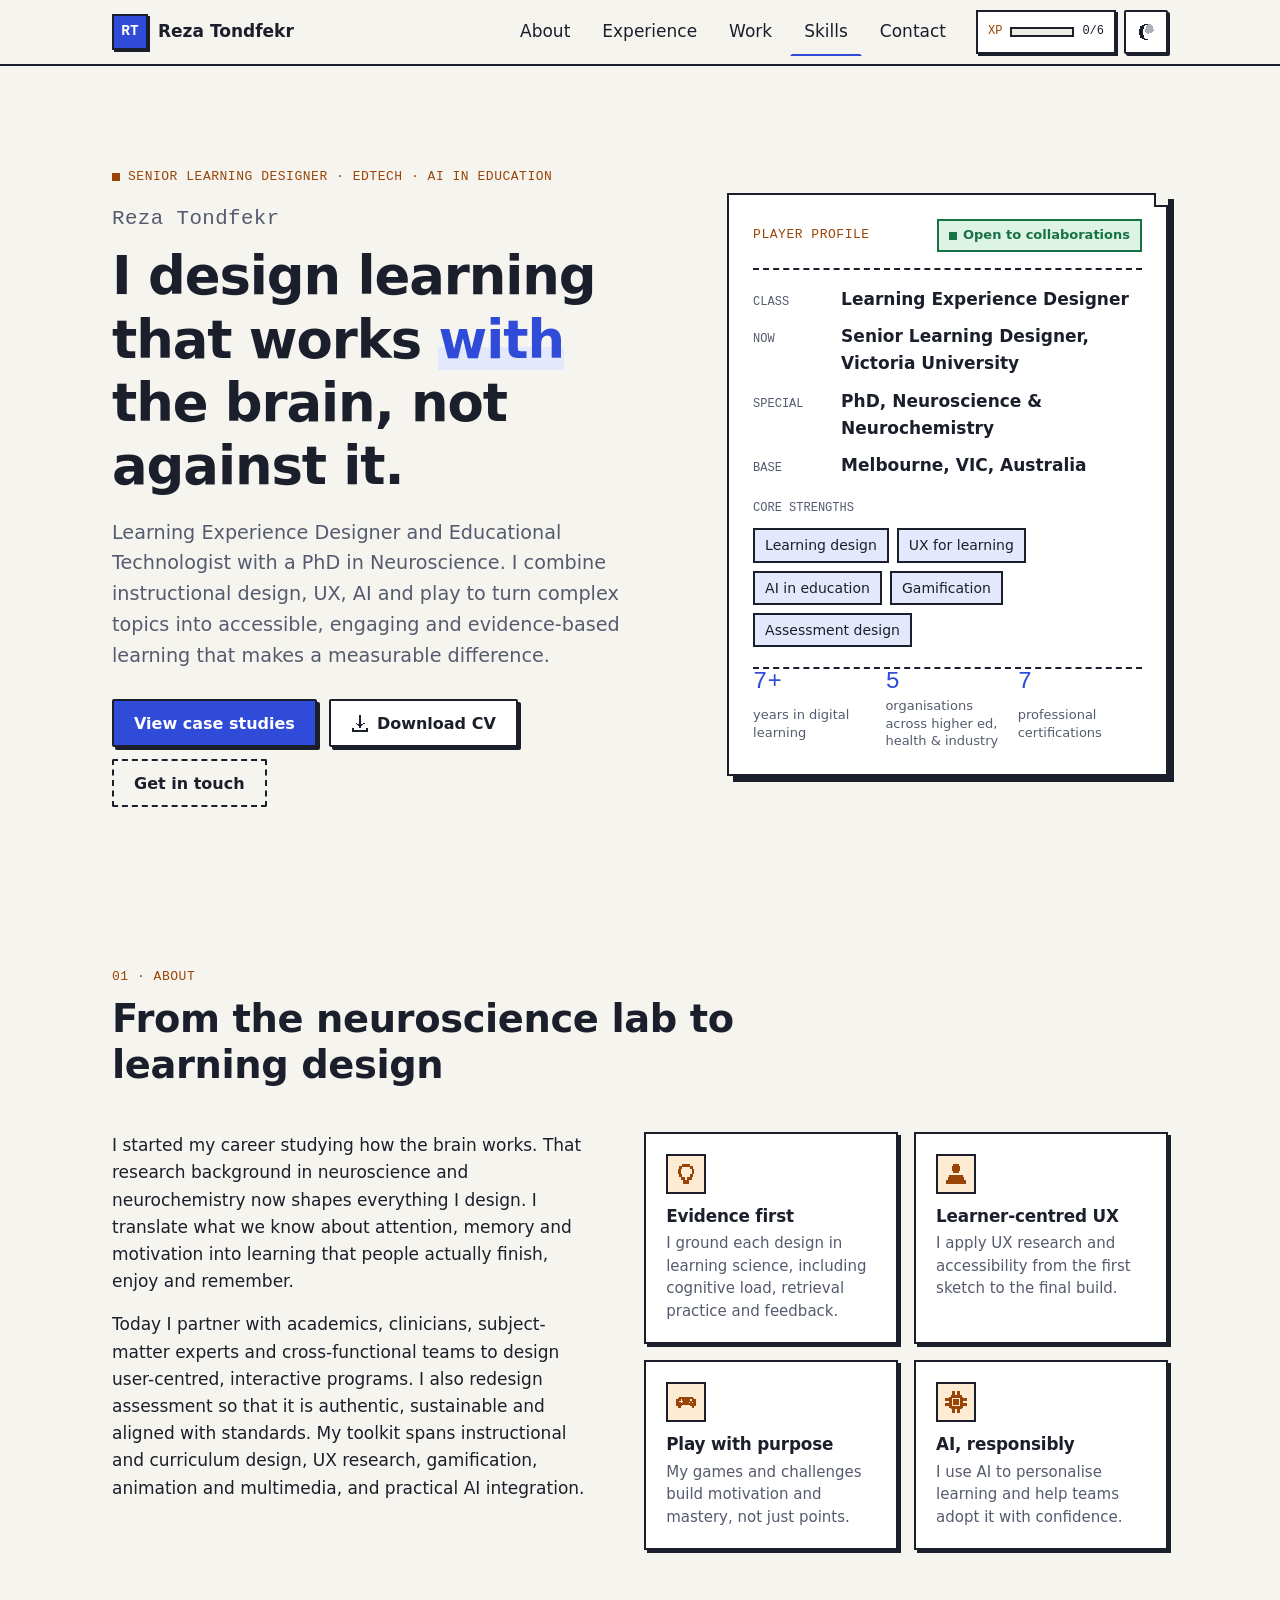
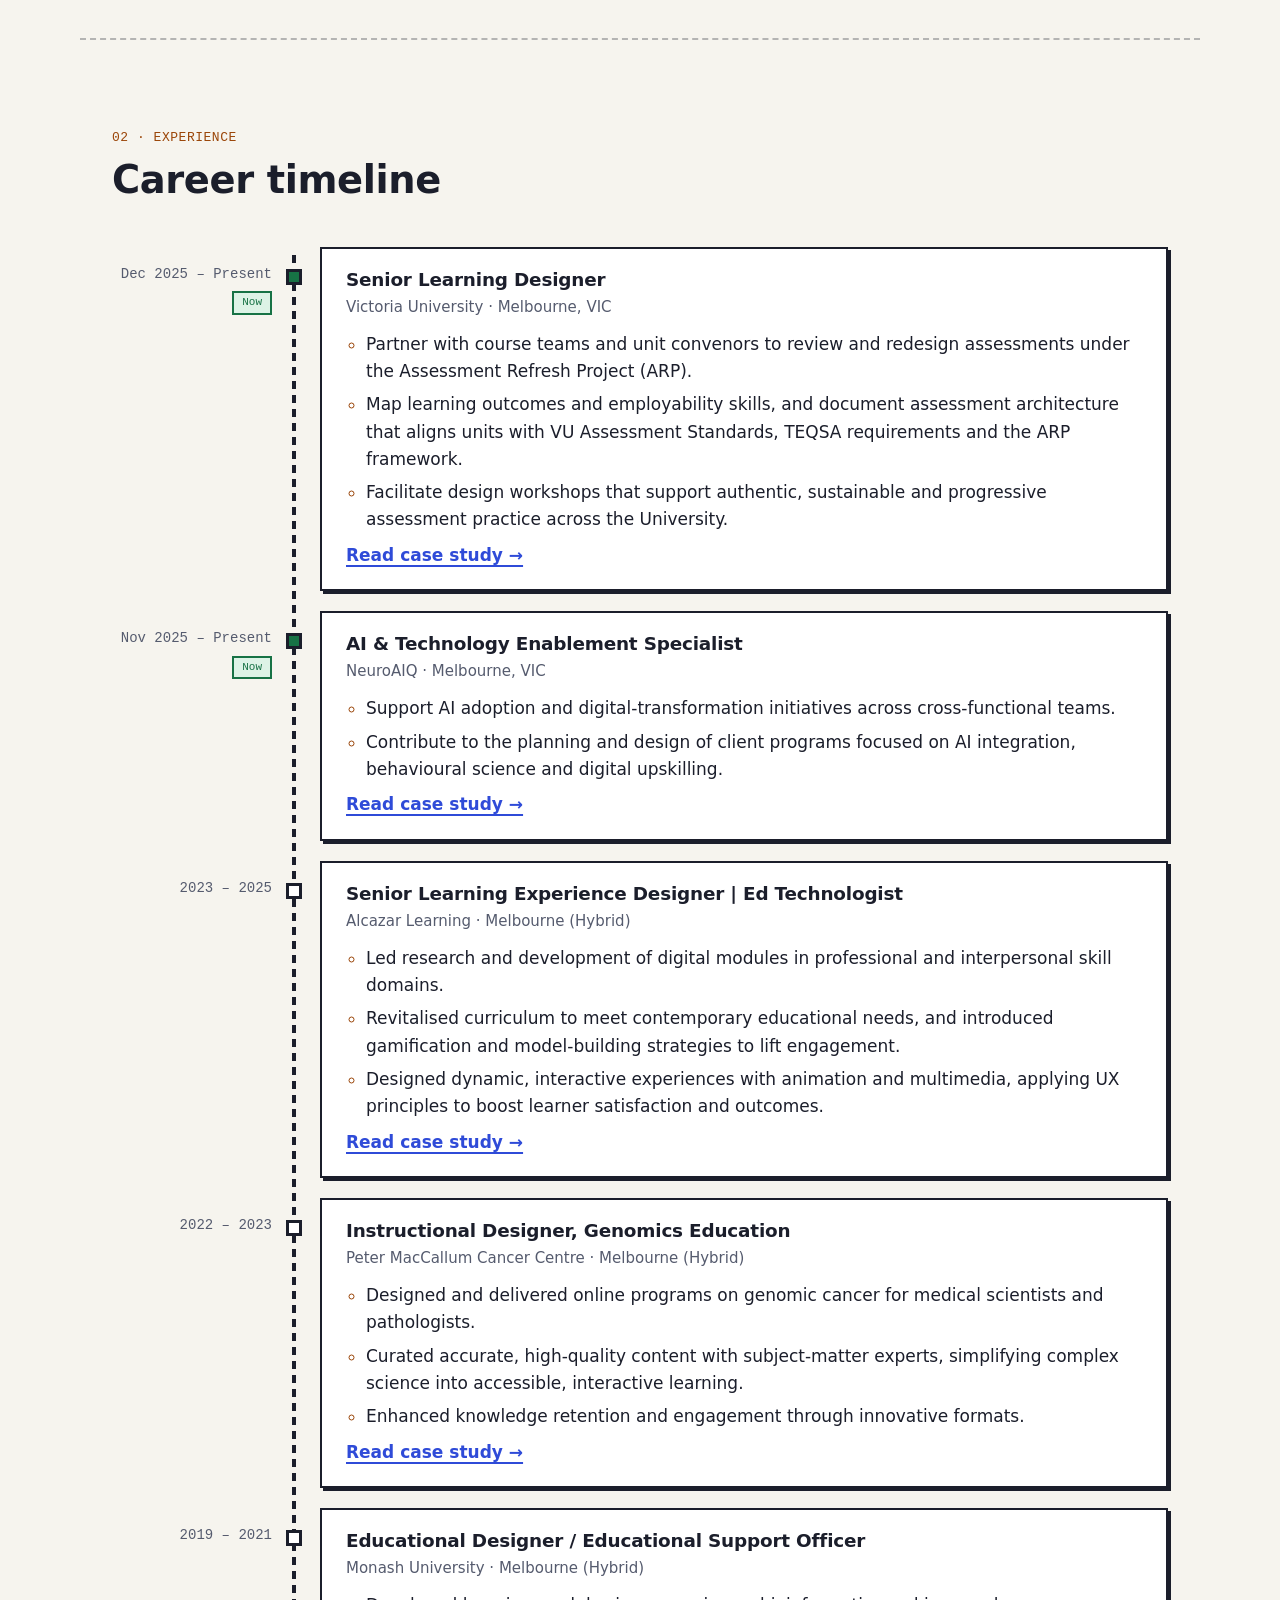
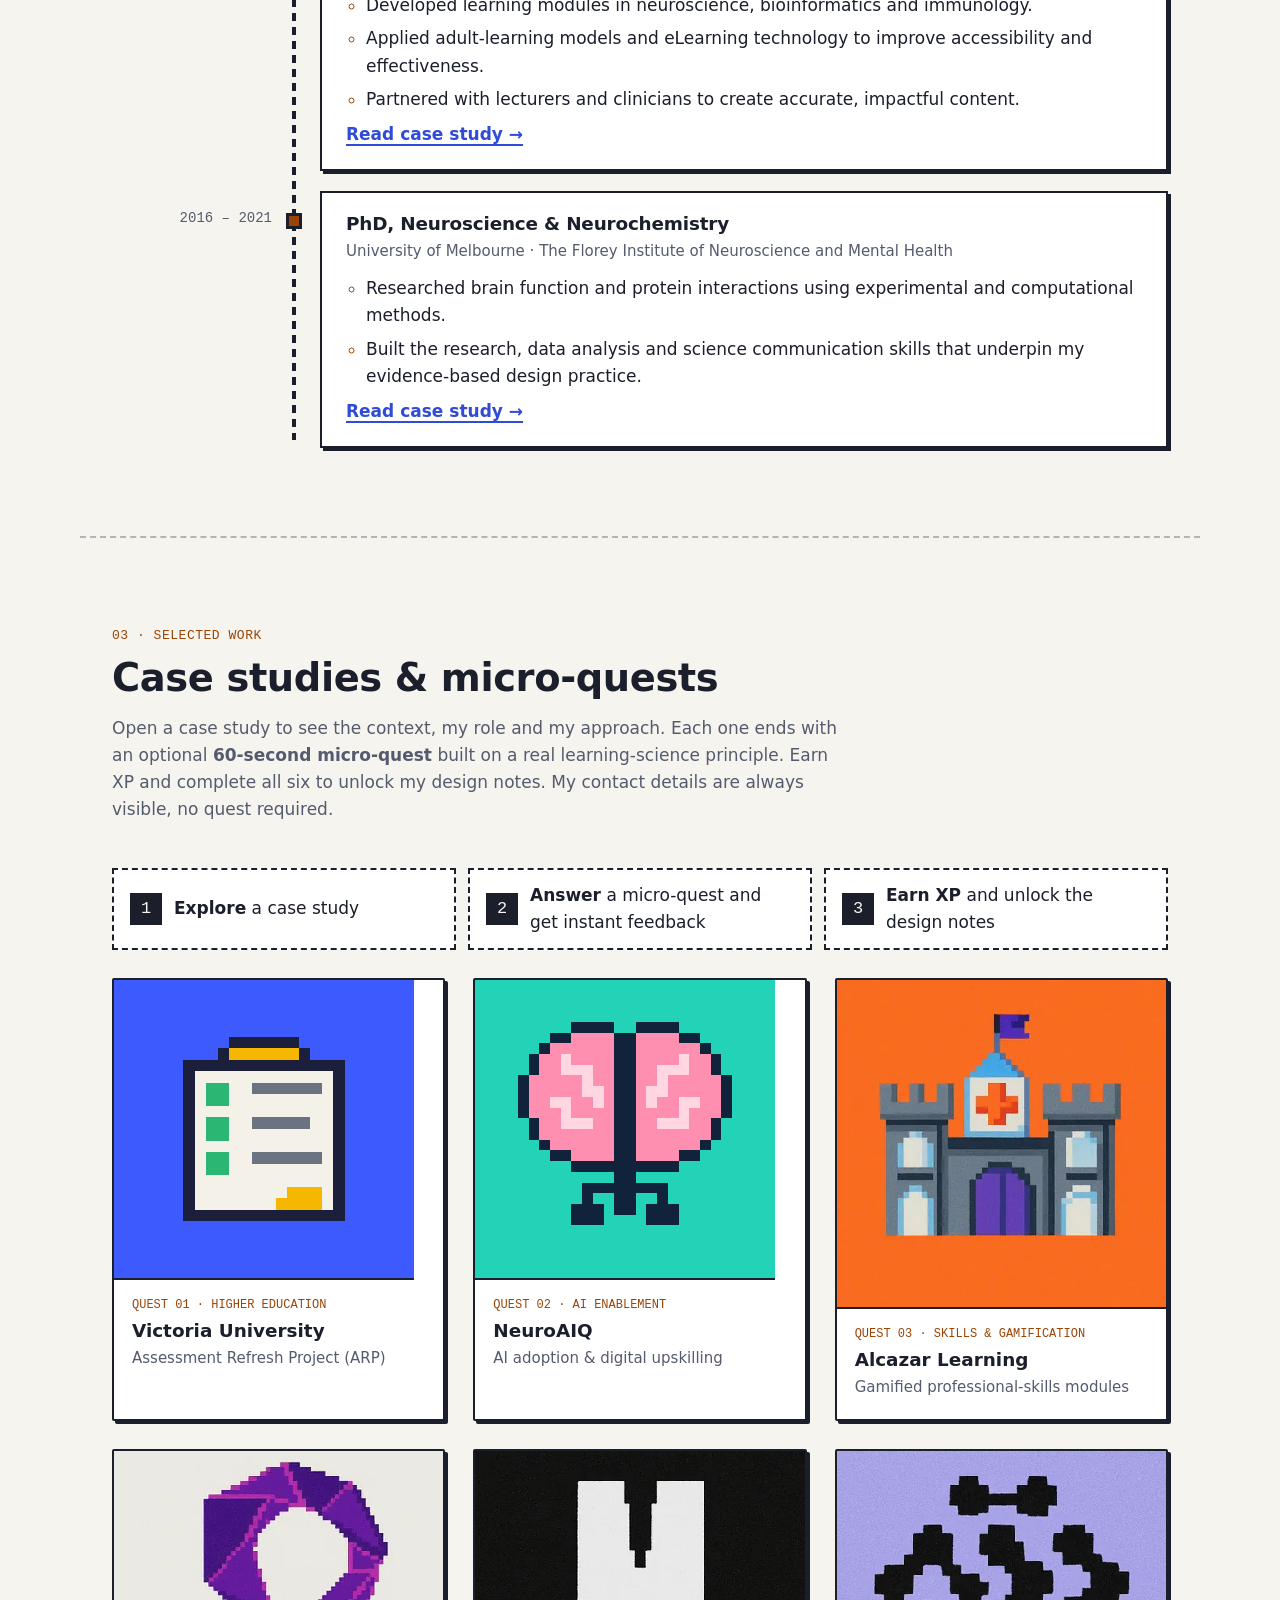
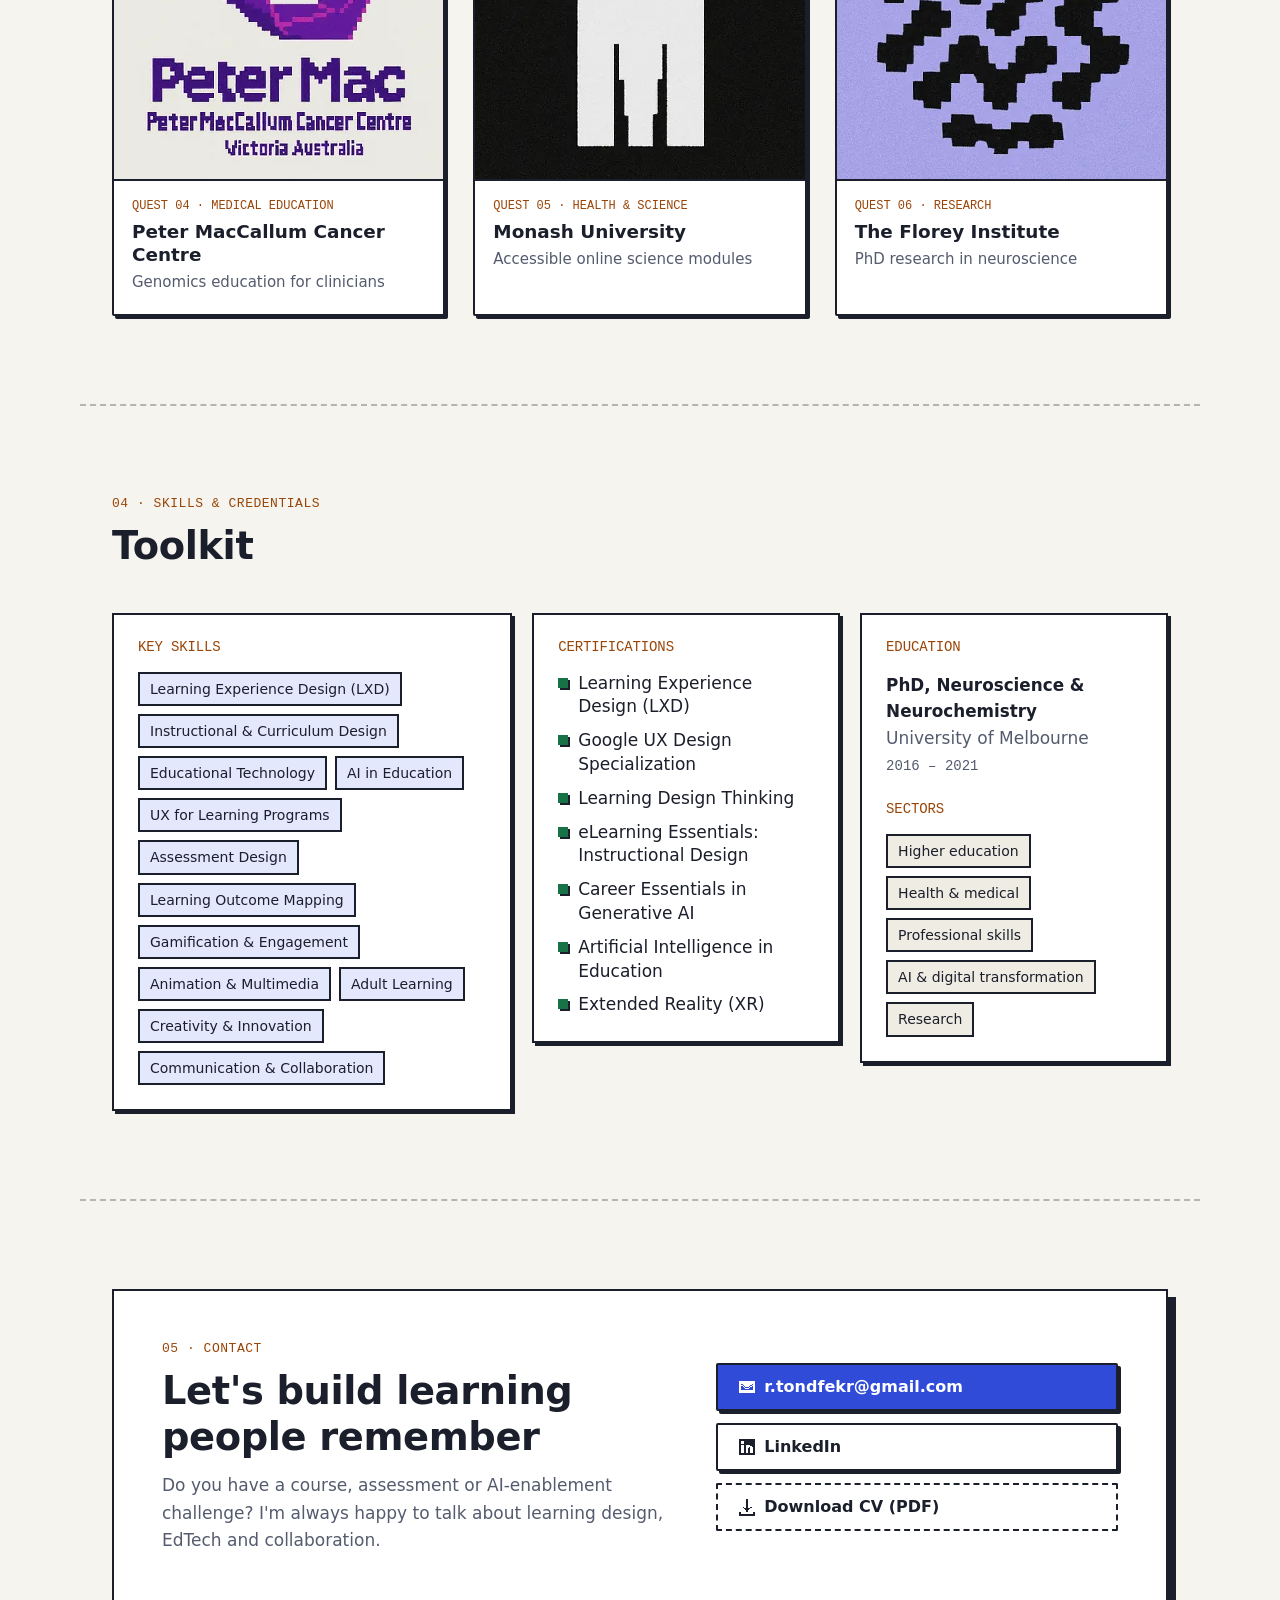
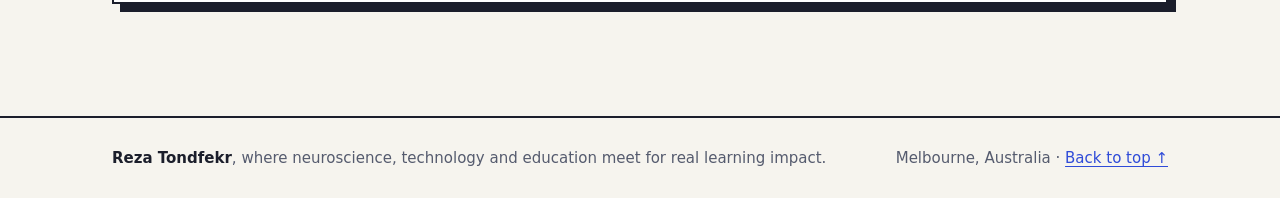
==== commit 1cd80e97: "Add files via upload" ====
--- a/index.html
+++ b/index.html
@@ -15,7 +15,7 @@
     <meta property="og:title" content="Reza Tondfekr | Senior Learning Designer &amp; Educational Technologist">
     <meta property="og:description" content="Neuroscience PhD designing evidence-based, AI-enabled and gamified learning experiences. Melbourne, Australia.">
     <meta property="og:url" content="https://tondfekr.github.io/portfolio/">
-    <meta property="og:image" content="https://tondfekr.github.io/portfolio/assets/og-image.png">
+    <meta property="og:image" content="https://tondfekr.github.io/portfolio/og-image.png">
     <meta property="og:image:width" content="1200">
     <meta property="og:image:height" content="630">
     <meta property="og:image:alt" content="Reza Tondfekr, Senior Learning Designer and Educational Technologist">
@@ -23,13 +23,13 @@
     <meta name="twitter:card" content="summary_large_image">
 
     <link rel="icon" href="favicon.svg" type="image/svg+xml">
-    <link rel="apple-touch-icon" href="assets/apple-touch-icon.png">
+    <link rel="apple-touch-icon" href="apple-touch-icon.png">
     <link rel="manifest" href="site.webmanifest">
 
     <link rel="preconnect" href="https://fonts.googleapis.com">
     <link rel="preconnect" href="https://fonts.gstatic.com" crossorigin>
     <link href="https://fonts.googleapis.com/css2?family=IBM+Plex+Mono:wght@400;500&family=IBM+Plex+Sans:ital,wght@0,400;0,500;0,600;0,700;1,400&family=Silkscreen&display=swap" rel="stylesheet">
-    <link rel="stylesheet" href="css/style.css">
+    <link rel="stylesheet" href="style.css">
 
     <!-- Apply saved theme before paint to avoid a flash -->
     <script>
@@ -43,7 +43,7 @@
         "name": "Reza Tondfekr",
         "jobTitle": "Senior Learning Designer",
         "url": "https://tondfekr.github.io/portfolio/",
-        "image": "https://tondfekr.github.io/portfolio/assets/og-image.png",
+        "image": "https://tondfekr.github.io/portfolio/og-image.png",
         "description": "Senior Learning Experience Designer and Educational Technologist with a PhD in Neuroscience.",
         "email": "mailto:r.tondfekr@gmail.com",
         "address": { "@type": "PostalAddress", "addressLocality": "Melbourne", "addressRegion": "VIC", "addressCountry": "AU" },
@@ -106,7 +106,7 @@
                 </p>
                 <div class="hero-actions">
                     <a href="#work" class="btn btn-primary">View case studies</a>
-                    <a href="assets/Reza_Tondfekr_CV.pdf" class="btn btn-secondary" download>
+                    <a href="Reza_Tondfekr_CV.pdf" class="btn btn-secondary" download>
                         <svg class="icon" viewBox="0 0 16 16" aria-hidden="true" shape-rendering="crispEdges"><path d="M7 1h2v8h2v-1h1v1h-1v1h-1v1H9v1H7v-1H6v-1H5V9H4V8h1v1h2zM1 12h2v2h10v-2h2v4H1z"/></svg>
                         Download CV
                     </a>
@@ -305,7 +305,7 @@
             <ul class="work-grid" id="work-grid">
                 <li>
                     <button type="button" class="work-card" data-open="0" aria-describedby="w0">
-                        <span class="work-media"><img class="pixel-art" src="assets/img/vu.svg" alt="" width="400" height="400" loading="lazy"></span>
+                        <span class="work-media"><img class="pixel-art" src="vu.svg" alt="" width="400" height="400" loading="lazy"></span>
                         <span class="work-body">
                             <span class="work-eyebrow">Quest 01 · Higher education</span>
                             <span class="work-title">Victoria University</span>
@@ -316,7 +316,7 @@
                 </li>
                 <li>
                     <button type="button" class="work-card" data-open="1" aria-describedby="w1">
-                        <span class="work-media"><img class="pixel-art" src="assets/img/neuroaiq.svg" alt="" width="400" height="400" loading="lazy"></span>
+                        <span class="work-media"><img class="pixel-art" src="neuroaiq.svg" alt="" width="400" height="400" loading="lazy"></span>
                         <span class="work-body">
                             <span class="work-eyebrow">Quest 02 · AI enablement</span>
                             <span class="work-title">NeuroAIQ</span>
@@ -327,7 +327,7 @@
                 </li>
                 <li>
                     <button type="button" class="work-card" data-open="2" aria-describedby="w2">
-                        <span class="work-media"><img class="pixel-art" src="assets/img/alcazar-400.webp" srcset="assets/img/alcazar-400.webp 400w, assets/img/alcazar-800.webp 800w" sizes="(max-width: 600px) 96px, (max-width: 1000px) 46vw, 340px" alt="" width="400" height="400" loading="lazy"></span>
+                        <span class="work-media"><img class="pixel-art" src="alcazar-400.webp" srcset="alcazar-400.webp 400w, alcazar-800.webp 800w" sizes="(max-width: 600px) 96px, (max-width: 1000px) 46vw, 340px" alt="" width="400" height="400" loading="lazy"></span>
                         <span class="work-body">
                             <span class="work-eyebrow">Quest 03 · Skills &amp; gamification</span>
                             <span class="work-title">Alcazar Learning</span>
@@ -338,7 +338,7 @@
                 </li>
                 <li>
                     <button type="button" class="work-card" data-open="3" aria-describedby="w3">
-                        <span class="work-media"><img class="pixel-art" src="assets/img/petermac-400.webp" srcset="assets/img/petermac-400.webp 400w, assets/img/petermac-800.webp 800w" sizes="(max-width: 600px) 96px, (max-width: 1000px) 46vw, 340px" alt="" width="400" height="400" loading="lazy"></span>
+                        <span class="work-media"><img class="pixel-art" src="petermac-400.webp" srcset="petermac-400.webp 400w, petermac-800.webp 800w" sizes="(max-width: 600px) 96px, (max-width: 1000px) 46vw, 340px" alt="" width="400" height="400" loading="lazy"></span>
                         <span class="work-body">
                             <span class="work-eyebrow">Quest 04 · Medical education</span>
                             <span class="work-title">Peter MacCallum Cancer Centre</span>
@@ -349,7 +349,7 @@
                 </li>
                 <li>
                     <button type="button" class="work-card" data-open="4" aria-describedby="w4">
-                        <span class="work-media"><img class="pixel-art" src="assets/img/monash-400.webp" srcset="assets/img/monash-400.webp 400w, assets/img/monash-800.webp 800w" sizes="(max-width: 600px) 96px, (max-width: 1000px) 46vw, 340px" alt="" width="400" height="400" loading="lazy"></span>
+                        <span class="work-media"><img class="pixel-art" src="monash-400.webp" srcset="monash-400.webp 400w, monash-800.webp 800w" sizes="(max-width: 600px) 96px, (max-width: 1000px) 46vw, 340px" alt="" width="400" height="400" loading="lazy"></span>
                         <span class="work-body">
                             <span class="work-eyebrow">Quest 05 · Health &amp; science</span>
                             <span class="work-title">Monash University</span>
@@ -360,7 +360,7 @@
                 </li>
                 <li>
                     <button type="button" class="work-card" data-open="5" aria-describedby="w5">
-                        <span class="work-media"><img class="pixel-art" src="assets/img/florey-400.webp" srcset="assets/img/florey-400.webp 400w, assets/img/florey-800.webp 800w" sizes="(max-width: 600px) 96px, (max-width: 1000px) 46vw, 340px" alt="" width="400" height="400" loading="lazy"></span>
+                        <span class="work-media"><img class="pixel-art" src="florey-400.webp" srcset="florey-400.webp 400w, florey-800.webp 800w" sizes="(max-width: 600px) 96px, (max-width: 1000px) 46vw, 340px" alt="" width="400" height="400" loading="lazy"></span>
                         <span class="work-body">
                             <span class="work-eyebrow">Quest 06 · Research</span>
                             <span class="work-title">The Florey Institute</span>
@@ -461,7 +461,7 @@
                         <svg class="icon" viewBox="0 0 16 16" aria-hidden="true" shape-rendering="crispEdges"><path d="M1 1h14v14H1zM3 6v7h2V6zM3 3v2h2V3zM7 6v7h2V9h1V8h1v5h2V8h-1V7h-1V6h-2v1H9V6z"/></svg>
                         LinkedIn<span class="visually-hidden"> (opens in a new tab)</span>
                     </a>
-                    <a href="assets/Reza_Tondfekr_CV.pdf" class="btn btn-ghost" download>
+                    <a href="Reza_Tondfekr_CV.pdf" class="btn btn-ghost" download>
                         <svg class="icon" viewBox="0 0 16 16" aria-hidden="true" shape-rendering="crispEdges"><path d="M7 1h2v8h2v-1h1v1h-1v1h-1v1H9v1H7v-1H6v-1H5V9H4V8h1v1h2zM1 12h2v2h10v-2h2v4H1z"/></svg>
                         Download CV (PDF)
                     </a>
@@ -489,6 +489,6 @@
 
     <div class="toast" id="toast" role="status" aria-live="polite"></div>
 
-    <script src="js/script.js" defer></script>
+    <script src="script.js" defer></script>
 </body>
 </html>
--- a/style.css
+++ b/style.css
@@ -0,0 +1,902 @@
+/* ==========================================================================
+   Reza Tondfekr, Portfolio
+   "Modern retro": clean editorial layout with pixel-art accents
+   ========================================================================== */
+
+/* ---------- Design tokens ---------- */
+:root {
+    --bg: #F6F4EE;
+    --surface: #FFFFFF;
+    --surface-2: #EFECE3;
+    --ink: #1B1E2B;
+    --muted: #555B6E;
+    --border: #1B1E2B;
+    --shadow: #1B1E2B;
+    --primary: #2F4BD8;
+    --primary-ink: #FFFFFF;
+    --primary-soft: #E3E8FD;
+    --success: #177245;
+    --success-soft: #DDF3E6;
+    --danger: #B42318;
+    --danger-soft: #FDE4E1;
+    --accent: #9A4508;
+    --accent-soft: #FDEBD3;
+    --focus: #2F4BD8;
+
+    --font-sans: "IBM Plex Sans", system-ui, -apple-system, "Segoe UI", Roboto, sans-serif;
+    --font-mono: "IBM Plex Mono", ui-monospace, "Cascadia Mono", Consolas, monospace;
+    --font-pixel: "Silkscreen", var(--font-mono);
+
+    --maxw: 1120px;
+    --gutter: clamp(16px, 4vw, 32px);
+    --radius: 2px;
+    --shadow-sm: 3px 3px 0 var(--shadow);
+    --shadow-md: 5px 5px 0 var(--shadow);
+    --header-h: 64px;
+    color-scheme: light;
+}
+
+@media (prefers-color-scheme: dark) {
+    :root:not([data-theme="light"]) {
+        --bg: #12131A;
+        --surface: #1B1D27;
+        --surface-2: #232633;
+        --ink: #ECEBE4;
+        --muted: #A3A7B7;
+        --border: #6B7090;
+        --shadow: #000000;
+        --primary: #8EA2FF;
+        --primary-ink: #12131A;
+        --primary-soft: #252B4D;
+        --success: #5BD68F;
+        --success-soft: #173325;
+        --danger: #FF8A7A;
+        --danger-soft: #3A1D1A;
+        --accent: #F5B84A;
+        --accent-soft: #3A2C12;
+        --focus: #F5B84A;
+        color-scheme: dark;
+    }
+}
+
+:root[data-theme="dark"] {
+    --bg: #12131A;
+    --surface: #1B1D27;
+    --surface-2: #232633;
+    --ink: #ECEBE4;
+    --muted: #A3A7B7;
+    --border: #6B7090;
+    --shadow: #000000;
+    --primary: #8EA2FF;
+    --primary-ink: #12131A;
+    --primary-soft: #252B4D;
+    --success: #5BD68F;
+    --success-soft: #173325;
+    --danger: #FF8A7A;
+    --danger-soft: #3A1D1A;
+    --accent: #F5B84A;
+    --accent-soft: #3A2C12;
+    --focus: #F5B84A;
+    color-scheme: dark;
+}
+
+/* ---------- Base ---------- */
+*,
+*::before,
+*::after { box-sizing: border-box; }
+
+* { margin: 0; }
+
+html {
+    scroll-behavior: smooth;
+    scroll-padding-top: calc(var(--header-h) + 16px);
+    -webkit-text-size-adjust: 100%;
+}
+
+body {
+    background: var(--bg);
+    color: var(--ink);
+    font-family: var(--font-sans);
+    font-size: clamp(1rem, 0.95rem + 0.25vw, 1.0625rem);
+    line-height: 1.6;
+    overflow-x: hidden;
+    -webkit-font-smoothing: antialiased;
+}
+
+img, svg { display: block; max-width: 100%; }
+
+a { color: var(--primary); text-underline-offset: 3px; }
+
+button { font: inherit; color: inherit; }
+
+ul[class], ol[class] { list-style: none; padding: 0; }
+
+h1, h2, h3 { line-height: 1.2; letter-spacing: -0.01em; }
+
+:focus-visible {
+    outline: 3px solid var(--focus);
+    outline-offset: 2px;
+}
+
+.container {
+    width: 100%;
+    max-width: var(--maxw);
+    margin-inline: auto;
+    padding-inline: var(--gutter);
+}
+
+.visually-hidden {
+    position: absolute !important;
+    width: 1px; height: 1px;
+    overflow: hidden;
+    clip: rect(0 0 0 0);
+    white-space: nowrap;
+}
+
+.skip-link {
+    position: absolute;
+    left: 16px;
+    top: -100px;
+    z-index: 100;
+    background: var(--primary);
+    color: var(--primary-ink);
+    padding: 10px 16px;
+    font-weight: 600;
+    border: 2px solid var(--border);
+    text-decoration: none;
+}
+.skip-link:focus { top: 12px; }
+
+.icon { width: 18px; height: 18px; fill: currentColor; flex-shrink: 0; }
+
+.pixel-label,
+.eyebrow {
+    font-family: var(--font-pixel);
+    font-size: 0.8125rem;
+    letter-spacing: 0.04em;
+    text-transform: uppercase;
+    color: var(--accent);
+}
+
+/* ---------- Buttons ---------- */
+.btn {
+    display: inline-flex;
+    align-items: center;
+    justify-content: center;
+    gap: 8px;
+    min-height: 48px;
+    padding: 12px 20px;
+    border: 2px solid var(--border);
+    border-radius: var(--radius);
+    font-weight: 600;
+    font-size: 1rem;
+    line-height: 1.2;
+    text-decoration: none;
+    cursor: pointer;
+    box-shadow: var(--shadow-sm);
+    transition: transform 0.15s ease, box-shadow 0.15s ease, background-color 0.15s ease;
+}
+.btn:hover { transform: translate(-2px, -2px); box-shadow: var(--shadow-md); }
+.btn:active { transform: translate(2px, 2px); box-shadow: 0 0 0 var(--shadow); }
+
+.btn-primary { background: var(--primary); color: var(--primary-ink); }
+.btn-secondary { background: var(--surface); color: var(--ink); }
+.btn-ghost { background: transparent; color: var(--ink); box-shadow: none; border-style: dashed; }
+.btn-ghost:hover { box-shadow: var(--shadow-sm); border-style: solid; background: var(--surface); }
+
+.icon-btn {
+    display: inline-flex;
+    align-items: center;
+    justify-content: center;
+    width: 44px;
+    height: 44px;
+    background: var(--surface);
+    border: 2px solid var(--border);
+    border-radius: var(--radius);
+    cursor: pointer;
+    color: var(--ink);
+    box-shadow: 2px 2px 0 var(--shadow);
+    transition: transform 0.15s ease, box-shadow 0.15s ease;
+}
+.icon-btn:hover { transform: translate(-1px, -1px); box-shadow: 3px 3px 0 var(--shadow); }
+.icon-btn:active { transform: translate(1px, 1px); box-shadow: none; }
+
+.link-btn {
+    background: none;
+    border: 0;
+    padding: 8px 0;
+    min-height: 44px;
+    color: var(--primary);
+    font-weight: 600;
+    cursor: pointer;
+    text-decoration: underline;
+    text-decoration-thickness: 2px;
+    text-underline-offset: 4px;
+}
+.link-btn:hover { text-decoration-style: dashed; }
+
+/* ---------- Header ---------- */
+.site-header {
+    position: sticky;
+    top: 0;
+    z-index: 50;
+    background: color-mix(in srgb, var(--bg) 88%, transparent);
+    -webkit-backdrop-filter: blur(8px);
+    backdrop-filter: blur(8px);
+    border-bottom: 2px solid var(--border);
+}
+
+.header-inner {
+    max-width: var(--maxw);
+    margin-inline: auto;
+    padding-inline: var(--gutter);
+    height: var(--header-h);
+    display: flex;
+    align-items: center;
+    gap: 16px;
+}
+
+.brand {
+    display: inline-flex;
+    align-items: center;
+    gap: 10px;
+    color: var(--ink);
+    text-decoration: none;
+    font-weight: 700;
+    margin-right: auto;
+}
+
+.brand-mark {
+    display: grid;
+    place-items: center;
+    width: 36px;
+    height: 36px;
+    background: var(--primary);
+    color: var(--primary-ink);
+    font-family: var(--font-pixel);
+    font-size: 0.9rem;
+    border: 2px solid var(--border);
+    box-shadow: 2px 2px 0 var(--shadow);
+}
+
+.site-nav ul { display: flex; gap: 4px; list-style: none; padding: 0; }
+
+.site-nav a {
+    display: block;
+    padding: 8px 12px;
+    color: var(--ink);
+    text-decoration: none;
+    font-weight: 500;
+    border: 2px solid transparent;
+}
+.site-nav a:hover { border-color: var(--border); background: var(--surface); }
+.site-nav a[aria-current="true"] { border-bottom-color: var(--primary); }
+
+.header-tools { display: flex; align-items: center; gap: 8px; }
+
+.hud {
+    display: inline-flex;
+    align-items: center;
+    gap: 8px;
+    min-height: 44px;
+    padding: 0 10px;
+    background: var(--surface);
+    border: 2px solid var(--border);
+    box-shadow: 2px 2px 0 var(--shadow);
+    color: var(--ink);
+    text-decoration: none;
+    font-family: var(--font-pixel);
+    font-size: 0.75rem;
+}
+.hud-label { color: var(--accent); }
+.hud-bar {
+    position: relative;
+    width: 64px;
+    height: 10px;
+    border: 2px solid var(--border);
+    background: var(--surface-2);
+}
+.hud-fill {
+    position: absolute;
+    inset: 0 auto 0 0;
+    width: 0;
+    background: repeating-linear-gradient(90deg, var(--success) 0 6px, transparent 6px 8px);
+    transition: width 0.5s ease;
+}
+.hud.is-bump { animation: bump 0.5s ease; }
+
+@keyframes bump {
+    40% { transform: scale(1.12); }
+}
+
+.theme-toggle .icon-sun { display: none; }
+#theme-toggle .icon-sun { display: none; }
+#theme-toggle .icon-moon { display: block; }
+:root[data-theme="dark"] #theme-toggle .icon-sun { display: block; }
+:root[data-theme="dark"] #theme-toggle .icon-moon { display: none; }
+@media (prefers-color-scheme: dark) {
+    :root:not([data-theme="light"]) #theme-toggle .icon-sun { display: block; }
+    :root:not([data-theme="light"]) #theme-toggle .icon-moon { display: none; }
+}
+
+.menu-btn { display: none; }
+
+/* ---------- Hero ---------- */
+.hero {
+    display: grid;
+    grid-template-columns: minmax(0, 1.25fr) minmax(0, 1fr);
+    gap: clamp(32px, 5vw, 64px);
+    align-items: center;
+    padding-block: clamp(48px, 8vw, 96px) clamp(40px, 6vw, 72px);
+}
+
+.eyebrow { display: inline-flex; align-items: center; gap: 8px; margin-bottom: 20px; }
+.eyebrow .dot { width: 8px; height: 8px; background: var(--accent); }
+
+.hero-title {
+    font-size: clamp(2rem, 1.3rem + 3.2vw, 3.3rem);
+    font-weight: 700;
+    letter-spacing: -0.02em;
+    max-width: 18ch;
+}
+.hero-title em { font-style: normal; color: var(--primary); background: linear-gradient(transparent 62%, var(--primary-soft) 62%); }
+
+.hero-name {
+    display: block;
+    font-family: var(--font-pixel);
+    font-size: clamp(1rem, 0.9rem + 0.6vw, 1.3rem);
+    font-weight: 400;
+    letter-spacing: 0.02em;
+    color: var(--muted);
+    margin-bottom: 12px;
+}
+
+.hero-lede {
+    margin-top: 20px;
+    max-width: 58ch;
+    color: var(--muted);
+    font-size: clamp(1.05rem, 1rem + 0.3vw, 1.2rem);
+}
+
+.hero-actions { display: flex; flex-wrap: wrap; gap: 12px; margin-top: 28px; }
+
+/* Player-profile card */
+.stat-card {
+    background: var(--surface);
+    border: 2px solid var(--border);
+    box-shadow: 6px 6px 0 var(--shadow);
+    padding: 24px;
+    position: relative;
+}
+.stat-card::before {
+    /* stepped pixel corner */
+    content: "";
+    position: absolute;
+    top: -2px; right: -2px;
+    width: 14px; height: 14px;
+    background: var(--bg);
+    border-left: 2px solid var(--border);
+    border-bottom: 2px solid var(--border);
+}
+
+.stat-card-head {
+    display: flex;
+    flex-wrap: wrap;
+    align-items: center;
+    justify-content: space-between;
+    gap: 8px;
+    padding-bottom: 16px;
+    margin-bottom: 16px;
+    border-bottom: 2px dashed var(--border);
+}
+
+.status-pill {
+    display: inline-flex;
+    align-items: center;
+    gap: 6px;
+    font-size: 0.8125rem;
+    font-weight: 600;
+    color: var(--success);
+    background: var(--success-soft);
+    padding: 4px 10px;
+    border: 2px solid currentColor;
+}
+.pulse { width: 8px; height: 8px; background: currentColor; }
+
+.stats { display: grid; gap: 10px; }
+.stats div { display: grid; grid-template-columns: 76px 1fr; gap: 12px; align-items: baseline; }
+.stats dt { font-family: var(--font-pixel); font-size: 0.75rem; color: var(--muted); text-transform: uppercase; }
+.stats dd { font-weight: 600; }
+
+.strengths { margin-top: 20px; }
+.stats-label { font-family: var(--font-pixel); font-size: 0.75rem; color: var(--muted); text-transform: uppercase; margin-bottom: 10px; }
+
+.quick-facts {
+    display: grid;
+    grid-template-columns: repeat(3, 1fr);
+    gap: 8px;
+    margin-top: 20px;
+    padding-top: 16px;
+    border-top: 2px dashed var(--border);
+}
+.quick-facts li { display: grid; gap: 2px; }
+.quick-facts strong { font-family: var(--font-pixel); font-size: 1.5rem; font-weight: 400; color: var(--primary); line-height: 1.1; }
+.quick-facts span { font-size: 0.8125rem; color: var(--muted); line-height: 1.35; }
+
+/* ---------- Sections ---------- */
+.section { padding-block: clamp(48px, 8vw, 88px); }
+.section + .section { border-top: 2px dashed color-mix(in srgb, var(--border) 30%, transparent); }
+
+.section-head { margin-bottom: clamp(28px, 4vw, 44px); max-width: 68ch; }
+.section-head h2 { font-size: clamp(1.6rem, 1.2rem + 1.6vw, 2.4rem); margin-top: 8px; }
+.section-intro { margin-top: 14px; color: var(--muted); }
+
+/* ---------- About ---------- */
+.about-grid {
+    display: grid;
+    grid-template-columns: minmax(0, 1fr) minmax(0, 1.1fr);
+    gap: clamp(28px, 5vw, 56px);
+    align-items: start;
+}
+.about-copy p + p { margin-top: 16px; }
+.about-copy p { max-width: 62ch; }
+
+.principles { display: grid; grid-template-columns: repeat(2, minmax(0, 1fr)); gap: 16px; }
+.principle {
+    background: var(--surface);
+    border: 2px solid var(--border);
+    box-shadow: var(--shadow-sm);
+    padding: 20px;
+}
+.principle h3 { font-size: 1.05rem; margin: 12px 0 6px; }
+.principle p { font-size: 0.9375rem; color: var(--muted); line-height: 1.5; }
+.principle-icon {
+    display: grid;
+    place-items: center;
+    width: 40px; height: 40px;
+    background: var(--accent-soft);
+    border: 2px solid var(--border);
+}
+.principle-icon svg { width: 22px; height: 22px; fill: var(--accent); }
+
+/* ---------- Timeline ---------- */
+.timeline { position: relative; display: grid; gap: 20px; }
+.timeline::before {
+    content: "";
+    position: absolute;
+    top: 8px; bottom: 8px;
+    left: 180px;
+    width: 4px;
+    background: repeating-linear-gradient(180deg, var(--border) 0 8px, transparent 8px 14px);
+}
+
+.tl-item { display: grid; grid-template-columns: 160px 1fr; gap: 48px; position: relative; }
+.tl-item::before {
+    /* square pixel node */
+    content: "";
+    position: absolute;
+    left: 174px; top: 22px;
+    width: 16px; height: 16px;
+    background: var(--surface);
+    border: 3px solid var(--border);
+}
+.tl-item.is-now::before { background: var(--success); }
+.tl-item.tl-edu::before { background: var(--accent); }
+
+.tl-meta { padding-top: 16px; text-align: right; display: grid; justify-items: end; gap: 6px; align-content: start; }
+.tl-date { font-family: var(--font-mono); font-size: 0.875rem; color: var(--muted); font-weight: 500; }
+
+.now-pill {
+    font-family: var(--font-pixel);
+    font-size: 0.6875rem;
+    color: var(--success);
+    background: var(--success-soft);
+    border: 2px solid currentColor;
+    padding: 1px 8px;
+}
+
+.tl-body {
+    background: var(--surface);
+    border: 2px solid var(--border);
+    box-shadow: var(--shadow-sm);
+    padding: 20px 24px 12px;
+}
+.tl-body h3 { font-size: 1.15rem; }
+.tl-org { color: var(--muted); font-weight: 500; margin-top: 4px; font-size: 0.9375rem; }
+.tl-body ul { margin-top: 12px; padding-left: 20px; display: grid; gap: 6px; }
+.tl-body li { max-width: 72ch; }
+.tl-body li::marker { color: var(--accent); }
+
+/* ---------- How it works ---------- */
+.how-it-works {
+    display: grid;
+    grid-template-columns: repeat(3, minmax(0, 1fr));
+    gap: 12px;
+    margin-bottom: 28px;
+}
+.how-it-works li {
+    display: flex;
+    align-items: center;
+    gap: 12px;
+    padding: 12px 16px;
+    border: 2px dashed var(--border);
+    background: var(--surface);
+}
+.step {
+    display: grid;
+    place-items: center;
+    flex-shrink: 0;
+    width: 32px; height: 32px;
+    background: var(--ink);
+    color: var(--bg);
+    font-family: var(--font-pixel);
+}
+
+/* ---------- Work grid ---------- */
+.work-grid {
+    display: grid;
+    grid-template-columns: repeat(3, minmax(0, 1fr));
+    gap: clamp(16px, 2.5vw, 28px);
+}
+
+.work-card {
+    display: flex;
+    flex-direction: column;
+    width: 100%;
+    height: 100%;
+    padding: 0;
+    text-align: left;
+    background: var(--surface);
+    border: 2px solid var(--border);
+    border-radius: var(--radius);
+    box-shadow: var(--shadow-sm);
+    cursor: pointer;
+    transition: transform 0.15s ease, box-shadow 0.15s ease, border-color 0.15s ease;
+    position: relative;
+}
+.work-card:hover,
+.work-card:focus-visible { transform: translate(-3px, -3px); box-shadow: 7px 7px 0 var(--shadow); }
+.work-card:active { transform: translate(2px, 2px); box-shadow: 0 0 0 var(--shadow); }
+
+.work-media {
+    display: block;
+    aspect-ratio: 1 / 1;
+    overflow: hidden;
+    border-bottom: 2px solid var(--border);
+    background: var(--surface-2);
+}
+.work-media img {
+    width: 100%;
+    height: 100%;
+    object-fit: cover;
+    transition: transform 0.4s ease;
+}
+.work-card:hover .work-media img { transform: scale(1.04); }
+
+.pixel-art { image-rendering: pixelated; }
+
+.work-body { display: grid; gap: 4px; padding: 16px 18px 20px; }
+.work-eyebrow { font-family: var(--font-pixel); font-size: 0.75rem; color: var(--accent); text-transform: uppercase; }
+.work-title { font-size: 1.15rem; font-weight: 700; line-height: 1.25; }
+.work-sub { color: var(--muted); font-size: 0.9375rem; }
+
+.work-done {
+    display: none;
+    position: absolute;
+    top: 12px; right: 12px;
+    font-family: var(--font-pixel);
+    font-size: 0.75rem;
+    color: #FFFFFF;
+    background: #177245;
+    border: 2px solid var(--border);
+    padding: 4px 8px;
+    box-shadow: 2px 2px 0 var(--shadow);
+}
+.work-card.is-complete { border-color: var(--success); }
+.work-card.is-complete .work-done { display: block; }
+
+/* Unlock card */
+.unlock-card {
+    margin-top: 32px;
+    padding: clamp(20px, 4vw, 32px);
+    background: var(--success-soft);
+    border: 2px solid var(--success);
+    box-shadow: 6px 6px 0 var(--shadow);
+}
+.unlock-card .pixel-label { color: var(--success); }
+.unlock-card h3 { font-size: clamp(1.3rem, 1.1rem + 1vw, 1.7rem); margin: 8px 0 10px; }
+.unlock-list { margin-top: 12px; padding-left: 20px; display: grid; gap: 6px; }
+.unlock-card.is-new { animation: pop-in 0.5s ease; }
+
+@keyframes pop-in {
+    from { transform: scale(0.96); opacity: 0; }
+    to { transform: none; opacity: 1; }
+}
+
+/* ---------- Skills ---------- */
+.skills-grid {
+    display: grid;
+    grid-template-columns: minmax(0, 1.3fr) minmax(0, 1fr) minmax(0, 1fr);
+    gap: 20px;
+    align-items: start;
+}
+.panel {
+    background: var(--surface);
+    border: 2px solid var(--border);
+    box-shadow: var(--shadow-sm);
+    padding: 24px;
+}
+.panel-title { font-family: var(--font-pixel); font-weight: 400; font-size: 0.875rem; text-transform: uppercase; color: var(--accent); margin-bottom: 16px; }
+.panel-title-sub { margin-top: 24px; }
+
+.chips { display: flex; flex-wrap: wrap; gap: 8px; }
+.chips li {
+    padding: 6px 10px;
+    font-size: 0.875rem;
+    font-weight: 500;
+    background: var(--primary-soft);
+    border: 2px solid var(--border);
+    line-height: 1.3;
+}
+.chips-quiet li { background: var(--surface-2); }
+
+.cert-list { display: grid; gap: 10px; }
+.cert-list li { display: flex; gap: 10px; align-items: flex-start; line-height: 1.4; }
+.cert-list li::before {
+    content: "";
+    flex-shrink: 0;
+    width: 10px; height: 10px;
+    margin-top: 6px;
+    background: var(--success);
+    box-shadow: 2px 2px 0 var(--shadow);
+}
+
+.edu-degree { font-weight: 700; font-size: 1.05rem; }
+.edu-org { color: var(--muted); }
+.edu-date { font-family: var(--font-mono); font-size: 0.875rem; color: var(--muted); margin-top: 2px; }
+
+/* ---------- Contact ---------- */
+.contact-card {
+    display: grid;
+    grid-template-columns: minmax(0, 1.3fr) minmax(0, 1fr);
+    gap: 32px;
+    align-items: center;
+    background: var(--surface);
+    border: 2px solid var(--border);
+    box-shadow: 8px 8px 0 var(--shadow);
+    padding: clamp(24px, 5vw, 48px);
+}
+.contact-card h2 { font-size: clamp(1.6rem, 1.2rem + 1.6vw, 2.4rem); margin: 8px 0 12px; }
+.contact-card p:not(.pixel-label) { color: var(--muted); max-width: 52ch; }
+.contact-actions { display: grid; gap: 12px; }
+.contact-actions .btn { justify-content: flex-start; word-break: break-all; }
+
+/* ---------- Footer ---------- */
+.site-footer { border-top: 2px solid var(--border); padding-block: 28px; margin-top: 24px; }
+.footer-inner { display: flex; flex-wrap: wrap; justify-content: space-between; gap: 12px; font-size: 0.9375rem; color: var(--muted); }
+.footer-inner strong { color: var(--ink); }
+
+/* ---------- Modal (native <dialog>) ---------- */
+.modal {
+    width: min(760px, calc(100% - 32px));
+    max-height: calc(100dvh - 32px);
+    margin: auto;
+    padding: 0;
+    background: var(--surface);
+    color: var(--ink);
+    border: 3px solid var(--border);
+    border-radius: var(--radius);
+    box-shadow: 10px 10px 0 var(--shadow);
+    overflow: hidden;
+}
+.modal::backdrop { background: rgb(10 11 18 / 0.72); }
+.modal[open] { animation: modal-in 0.25s ease; }
+
+@keyframes modal-in {
+    from { transform: translateY(16px); opacity: 0; }
+    to { transform: none; opacity: 1; }
+}
+
+.modal-inner {
+    max-height: calc(100dvh - 38px);
+    overflow-y: auto;
+    overscroll-behavior: contain;
+    padding: clamp(20px, 4vw, 36px);
+}
+
+/* Anchored to the dialog (not the scroller) so it never covers content mid-scroll */
+.modal-close { position: absolute; top: 12px; right: 12px; z-index: 2; }
+
+.cs-head { display: grid; grid-template-columns: 112px 1fr; gap: 20px; align-items: center; margin-bottom: 20px; padding-right: 48px; }
+.cs-thumb { width: 112px; height: 112px; border: 2px solid var(--border); object-fit: cover; }
+.cs-head h2 { font-size: clamp(1.4rem, 1.2rem + 1vw, 1.9rem); margin-top: 4px; }
+.cs-meta { color: var(--muted); font-size: 0.9375rem; margin-top: 4px; }
+
+.cs-tldr {
+    padding: 14px 16px;
+    background: var(--primary-soft);
+    border-left: 6px solid var(--primary);
+    font-weight: 500;
+    margin-bottom: 8px;
+}
+
+.cs-block { margin-top: 22px; }
+.cs-block h3 { font-family: var(--font-pixel); font-weight: 400; font-size: 0.8125rem; text-transform: uppercase; color: var(--accent); margin-bottom: 8px; }
+.cs-block ul { padding-left: 20px; display: grid; gap: 6px; }
+.cs-block li::marker { color: var(--accent); }
+.cs-note { margin-top: 18px; font-size: 0.875rem; color: var(--muted); font-style: italic; }
+
+/* Quest */
+.quest {
+    margin-top: 28px;
+    padding: 20px;
+    background: var(--surface-2);
+    border: 2px solid var(--border);
+    box-shadow: var(--shadow-sm);
+}
+.quest-head { display: flex; justify-content: space-between; align-items: center; gap: 12px; flex-wrap: wrap; margin-bottom: 10px; }
+.quest-head .pixel-label { color: var(--accent); }
+.xp-chip { font-family: var(--font-pixel); font-size: 0.75rem; background: var(--accent-soft); color: var(--accent); border: 2px solid currentColor; padding: 2px 8px; }
+
+.quest fieldset { border: 0; padding: 0; min-width: 0; }
+.quest legend { font-weight: 600; font-size: 1.05rem; margin-bottom: 12px; padding: 0; }
+
+.quest-options { display: grid; gap: 10px; }
+.quest-option {
+    display: flex;
+    align-items: center;
+    gap: 12px;
+    width: 100%;
+    min-height: 48px;
+    padding: 12px 16px;
+    text-align: left;
+    background: var(--surface);
+    border: 2px solid var(--border);
+    box-shadow: 2px 2px 0 var(--shadow);
+    cursor: pointer;
+    font-weight: 500;
+    transition: transform 0.12s ease, box-shadow 0.12s ease;
+}
+.quest-option:hover:not(:disabled) { transform: translate(-2px, -2px); box-shadow: 4px 4px 0 var(--shadow); }
+.quest-option .key {
+    display: grid;
+    place-items: center;
+    flex-shrink: 0;
+    width: 28px; height: 28px;
+    font-family: var(--font-pixel);
+    font-size: 0.8rem;
+    border: 2px solid var(--border);
+    background: var(--surface-2);
+}
+.quest-option.is-correct { background: var(--success-soft); border-color: var(--success); }
+.quest-option.is-correct .key { background: var(--success); color: var(--surface); border-color: var(--success); }
+.quest-option.is-wrong { background: var(--danger-soft); border-color: var(--danger); }
+.quest-option.is-wrong .key { background: var(--danger); color: var(--surface); border-color: var(--danger); }
+.quest-option:disabled { cursor: default; }
+.quest-option.is-wrong:disabled { opacity: 0.75; }
+
+.quest-feedback { margin-top: 14px; min-height: 1px; }
+.quest-feedback .fb {
+    padding: 12px 14px;
+    border: 2px solid currentColor;
+    font-size: 0.9375rem;
+}
+.quest-feedback .fb strong { display: block; margin-bottom: 2px; }
+.fb-good { color: var(--success); background: var(--success-soft); }
+.fb-bad { color: var(--danger); background: var(--danger-soft); }
+.fb p { color: var(--ink); }
+
+.modal-foot { display: flex; flex-wrap: wrap; justify-content: space-between; gap: 12px; margin-top: 24px; padding-top: 18px; border-top: 2px dashed var(--border); }
+
+/* ---------- Toast & confetti ---------- */
+.toast {
+    position: fixed;
+    left: 50%;
+    bottom: 24px;
+    z-index: 200;
+    transform: translate(-50%, 150%);
+    max-width: calc(100% - 32px);
+    padding: 12px 18px;
+    background: var(--ink);
+    color: var(--bg);
+    border: 2px solid var(--border);
+    box-shadow: 4px 4px 0 var(--accent);
+    font-family: var(--font-pixel);
+    font-size: 0.875rem;
+    text-align: center;
+    transition: transform 0.3s ease, visibility 0s linear 0.3s;
+    pointer-events: none;
+    visibility: hidden;
+}
+.toast.is-visible { transform: translate(-50%, 0); visibility: visible; transition: transform 0.3s ease; }
+
+.confetti { position: fixed; inset: 0; pointer-events: none; z-index: 150; overflow: hidden; }
+.confetti i {
+    position: absolute;
+    top: -12px;
+    width: 10px; height: 10px;
+    animation: fall linear forwards;
+}
+@keyframes fall {
+    to { transform: translateY(105vh) rotate(540deg); }
+}
+
+/* ---------- Responsive ---------- */
+@media (max-width: 1000px) {
+    .work-grid { grid-template-columns: repeat(2, minmax(0, 1fr)); }
+    .skills-grid { grid-template-columns: 1fr 1fr; }
+    .skills-grid .panel:first-child { grid-column: 1 / -1; }
+}
+
+@media (max-width: 900px) {
+    .menu-btn { display: inline-flex; }
+    .site-nav {
+        position: absolute;
+        top: var(--header-h);
+        left: 0; right: 0;
+        background: var(--bg);
+        border-bottom: 2px solid var(--border);
+        display: none;
+    }
+    .site-nav.is-open { display: block; }
+    .site-nav ul { flex-direction: column; padding: 8px var(--gutter) 16px; gap: 2px; }
+    .site-nav a { padding: 12px; font-size: 1.05rem; }
+
+    .hero { grid-template-columns: 1fr; }
+    .hero-title { max-width: 22ch; }
+    .about-grid { grid-template-columns: 1fr; }
+    .contact-card { grid-template-columns: 1fr; }
+}
+
+@media (max-width: 720px) {
+    .timeline::before { left: 6px; }
+    .tl-item { grid-template-columns: 1fr; gap: 8px; padding-left: 32px; }
+    .tl-item::before { left: 0; top: 4px; }
+    .tl-meta { padding-top: 0; text-align: left; justify-items: start; grid-auto-flow: column; justify-content: start; align-items: center; gap: 10px; }
+    .tl-body { padding: 16px 18px 8px; }
+
+    .how-it-works { grid-template-columns: 1fr; }
+    .skills-grid { grid-template-columns: 1fr; }
+}
+
+@media (max-width: 600px) {
+    :root { --header-h: 60px; }
+    .brand-name { display: none; }
+    .work-grid { grid-template-columns: 1fr; }
+    .work-card { flex-direction: row; }
+    .work-media { width: 96px; flex-shrink: 0; align-self: center; margin-left: 12px; border: 2px solid var(--border); }
+    .work-body { align-content: center; padding: 14px 16px; }
+    .work-done { top: auto; bottom: 8px; right: 8px; font-size: 0.6875rem; padding: 2px 6px; }
+    .work-card.is-complete .work-body { padding-bottom: 36px; }
+
+    .principles { grid-template-columns: 1fr; }
+    .hero-actions .btn { flex: 1 1 100%; }
+    .stat-card { padding: 18px; }
+    .quick-facts strong { font-size: 1.25rem; }
+    .cs-head { grid-template-columns: 1fr; gap: 12px; padding-right: 0; }
+    .cs-thumb { width: 64px; height: 64px; }
+    .modal { width: calc(100% - 16px); max-height: calc(100dvh - 16px); box-shadow: 5px 5px 0 var(--shadow); }
+    .modal-inner { max-height: calc(100dvh - 22px); }
+    .modal-foot .btn { flex: 1 1 100%; }
+}
+
+@media (max-width: 380px) {
+    .hud-bar { width: 40px; }
+}
+
+/* ---------- Motion & print ---------- */
+@media (prefers-reduced-motion: reduce) {
+    html { scroll-behavior: auto; }
+    *, *::before, *::after {
+        animation-duration: 0.01ms !important;
+        animation-iteration-count: 1 !important;
+        transition-duration: 0.01ms !important;
+    }
+}
+
+@media print {
+    .site-header, .how-it-works, .hud, .unlock-card, .toast, .link-btn, .hero-actions { display: none !important; }
+    body { background: #fff; color: #000; }
+    .section { padding-block: 24px; }
+    .stat-card, .tl-body, .panel, .work-card, .contact-card { box-shadow: none; }
+}
